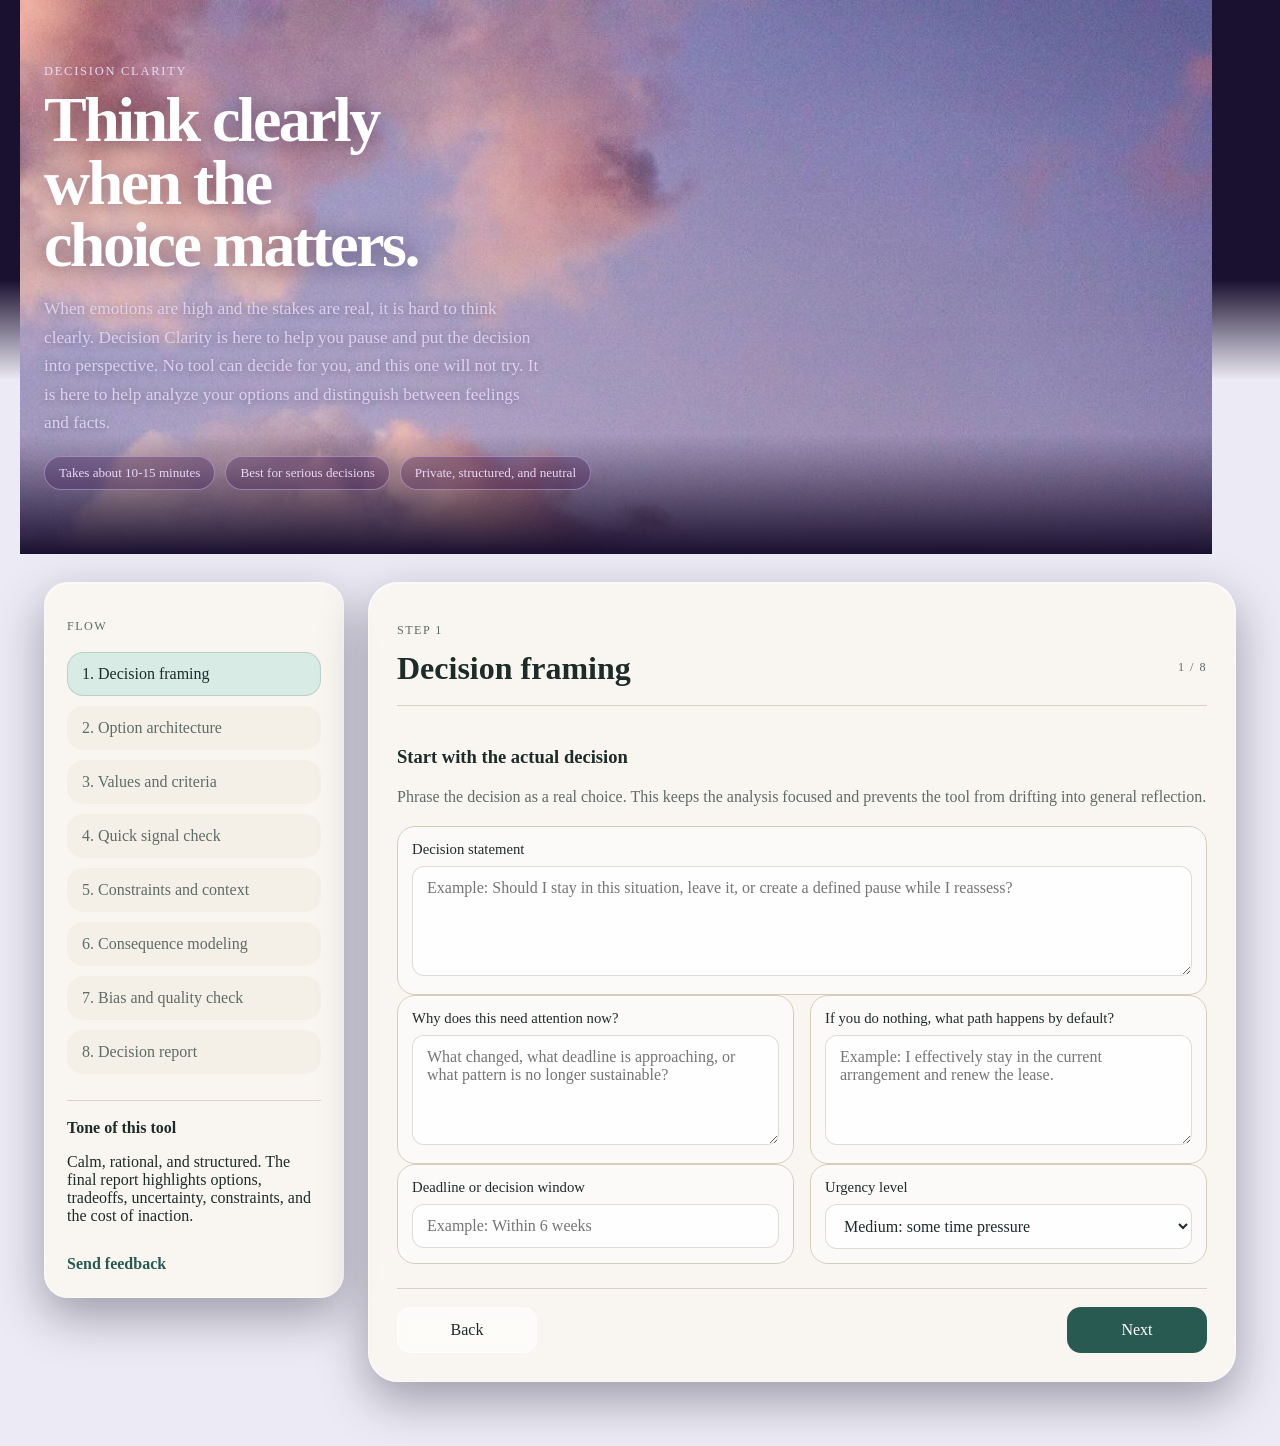
==== index.html @ 3e77dfa9 "Add files via upload" ====
<!DOCTYPE html>
<html lang="en">
  <head>
    <meta charset="UTF-8" />
    <meta name="viewport" content="width=device-width, initial-scale=1.0" />
    <title>Decision Clarity</title>
    <style>
:root {
  --bg: #f4efe5;
  --panel: #fbf8f2;
  --panel-strong: #f0e6d5;
  --ink: #1d2b29;
  --muted: #5e6b67;
  --accent: #295a52;
  --accent-soft: #d9ebe5;
  --border: #d6ccbc;
  --danger: #8c4b3f;
  --warning: #9a6a1c;
  --success: #35603e;
  --shadow: 0 18px 40px rgba(29, 43, 41, 0.08);
}

* {
  box-sizing: border-box;
}

body {
  margin: 0;
  font-family: Georgia, "Times New Roman", serif;
  color: var(--ink);
  background: linear-gradient(180deg, #1a1030 0px, #1a1030 280px, #eceaf4 380px, #eceaf4 100%);
  min-height: 100vh;
}

button,
input,
textarea,
select {
  font: inherit;
}

.page-shell {
  max-width: 1240px;
  margin: 0 auto;
  padding: 48px 24px 64px;
}

.hero {
  max-width: 100%;
  margin: -48px -24px 28px;
  padding: 64px 24px 48px;
  background-image: url("[data-uri]");
  background-size: cover;
  background-position: center top;
  position: relative;
  overflow: hidden;
}

.hero::after {
  content: "";
  position: absolute;
  bottom: 0;
  left: 0;
  right: 0;
  height: 120px;
  background: linear-gradient(to bottom, transparent, #1a1030);
  pointer-events: none;
}

.hero-inner {
  max-width: 760px;
  position: relative;
  z-index: 1;
}

.eyebrow {
  margin: 0 0 10px;
  text-transform: uppercase;
  letter-spacing: 0.14em;
  font-size: 0.78rem;
  color: #e8d8f8;
}

.hero h1 {
  margin: 0;
  font-size: clamp(2.4rem, 5vw, 4.2rem);
  line-height: 0.98;
  letter-spacing: -0.04em;
  max-width: 12ch;
  color: #ffffff;
  text-shadow: 0 2px 24px rgba(30, 10, 50, 0.5);
}

.hero-copy {
  margin: 18px 0 0;
  max-width: 58ch;
  color: #ddd0f0;
  font-size: 1.08rem;
  line-height: 1.65;
  text-shadow: 0 1px 8px rgba(30, 10, 50, 0.4);
}

.hero-fit {
  display: flex;
  flex-wrap: wrap;
  gap: 10px;
  margin-top: 18px;
  padding: 0;
  list-style: none;
}

.hero-fit li {
  border: 1px solid rgba(220, 190, 255, 0.45);
  border-radius: 999px;
  padding: 8px 14px;
  background: rgba(60, 20, 80, 0.3);
  backdrop-filter: blur(4px);
  color: #e8d8f8;
  font-size: 0.82rem;
}

.app-card {
  display: grid;
  grid-template-columns: 300px minmax(0, 1fr);
  gap: 24px;
  align-items: start;
}

.progress-panel,
.content-panel {
  background: rgba(251, 248, 242, 0.88);
  border: 1px solid rgba(255, 255, 255, 0.35);
  box-shadow: 0 18px 48px rgba(10, 10, 30, 0.35), inset 0 1px 0 rgba(255,255,255,0.6);
  backdrop-filter: blur(12px);
}

.progress-panel {
  position: sticky;
  top: 24px;
  border-radius: 24px;
  padding: 24px 22px;
}

.progress-label,
.step-kicker,
.step-count,
.section-kicker {
  text-transform: uppercase;
  letter-spacing: 0.12em;
  font-size: 0.76rem;
  color: var(--muted);
}

.step-list {
  list-style: none;
  padding: 0;
  margin: 18px 0 26px;
  display: grid;
  gap: 10px;
}

.step-list li {
  border: 1px solid transparent;
  border-radius: 16px;
  padding: 12px 14px;
  background: rgba(240, 230, 213, 0.4);
  color: var(--muted);
  cursor: pointer;
  transition: background 120ms ease, border-color 120ms ease, transform 120ms ease;
}

.step-list li:hover {
  transform: translateY(-1px);
  border-color: rgba(41, 90, 82, 0.16);
}

.step-list li.active {
  border-color: rgba(41, 90, 82, 0.18);
  background: var(--accent-soft);
  color: var(--ink);
}

.step-list li.completed {
  color: var(--ink);
}

.panel-note {
  padding-top: 18px;
  border-top: 1px solid rgba(214, 204, 188, 0.8);
}

.note-title {
  margin: 0 0 8px;
  font-weight: bold;
}

.panel-note p:last-child {
  margin: 0;
  color: var(--muted);
  line-height: 1.6;
}

.feedback-link {
  display: inline-block;
  margin-top: 14px;
  color: var(--accent);
  font-weight: bold;
  text-decoration: none;
}

.feedback-link:hover {
  text-decoration: underline;
}

.content-panel {
  border-radius: 30px;
  padding: 28px;
}

.top-bar {
  display: flex;
  justify-content: space-between;
  gap: 16px;
  align-items: end;
  border-bottom: 1px solid rgba(214, 204, 188, 0.9);
  padding-bottom: 18px;
}

.top-bar h2 {
  margin: 8px 0 0;
  font-size: 2rem;
}

.step-content {
  padding: 28px 0 20px;
}

.form-block + .form-block,
.stack + .stack,
.report-section + .report-section,
.summary-grid + .summary-grid {
  margin-top: 20px;
}

.form-block h3,
.report-section h3,
.summary-card h3 {
  margin: 0 0 8px;
  font-size: 1.16rem;
}

.form-block p,
.helper,
.field-note,
.report-section p,
.summary-card p,
.list-note,
.empty-state {
  color: var(--muted);
  line-height: 1.6;
}

.field-grid {
  display: grid;
  grid-template-columns: repeat(2, minmax(0, 1fr));
  gap: 16px;
}

.field-grid.single {
  grid-template-columns: 1fr;
}

.field,
.option-card,
.criterion-card,
.signal-card,
.constraint-card,
.summary-card,
.report-card,
.report-section,
.score-card {
  border: 1px solid var(--border);
  border-radius: 18px;
  background: rgba(255, 255, 255, 0.52);
}

.field {
  padding: 14px;
}

.field.selected {
  border-color: rgba(41, 90, 82, 0.42);
  background: rgba(217, 235, 229, 0.45);
}

.field label,
.form-label {
  display: block;
  font-size: 0.92rem;
  margin-bottom: 8px;
}

.option-title {
  font-size: 1.05rem;
  line-height: 1.4;
  margin-top: 4px;
}

.field input,
.field textarea,
.field select {
  width: 100%;
  border: 1px solid rgba(122, 116, 104, 0.25);
  border-radius: 12px;
  padding: 12px 14px;
  background: rgba(255, 255, 255, 0.9);
  color: var(--ink);
}

.field textarea {
  min-height: 110px;
  resize: vertical;
}

.chip-row,
.option-grid,
.criterion-grid,
.signal-grid,
.constraint-grid,
.summary-grid,
.score-grid {
  display: grid;
  gap: 14px;
}

.chip-row {
  grid-template-columns: repeat(auto-fit, minmax(140px, max-content));
}

.chip {
  display: inline-flex;
  align-items: center;
  border-radius: 999px;
  border: 1px solid rgba(41, 90, 82, 0.22);
  padding: 8px 12px;
  background: rgba(41, 90, 82, 0.07);
  color: var(--ink);
  font-size: 0.95rem;
}

.option-grid,
.criterion-grid,
.signal-grid,
.constraint-grid,
.summary-grid,
.score-grid {
  grid-template-columns: repeat(auto-fit, minmax(240px, 1fr));
}

.option-grid.rows,
.signal-grid.single-card {
  grid-template-columns: 1fr;
}

.option-card,
.criterion-card,
.signal-card,
.constraint-card,
.summary-card,
.report-card,
.score-card {
  padding: 16px;
}

.option-card.row {
  display: grid;
  grid-template-columns: 240px minmax(0, 1fr);
  gap: 14px;
  align-items: stretch;
}

.form-block.spacious {
  padding: 12px 0 4px;
}

.option-card.selected,
.criterion-card.selected,
.signal-card.selected,
.constraint-card.selected {
  border-color: rgba(41, 90, 82, 0.42);
  background: rgba(217, 235, 229, 0.45);
}

.card-header {
  display: flex;
  justify-content: space-between;
  gap: 12px;
  align-items: start;
}

.card-header h4,
.card-header h3 {
  margin: 0;
  font-size: 1.05rem;
}

.card-header p {
  margin: 4px 0 0;
}

.pill {
  white-space: nowrap;
  font-size: 0.72rem;
  text-transform: uppercase;
  letter-spacing: 0.12em;
  color: var(--muted);
  border: 1px solid rgba(122, 116, 104, 0.25);
  border-radius: 999px;
  padding: 7px 10px;
}

.toggle-row,
.inline-selects {
  display: flex;
  gap: 10px;
  flex-wrap: wrap;
  margin-top: 14px;
}

.toggle-button,
.choice-button {
  border: 1px solid rgba(41, 90, 82, 0.18);
  background: rgba(255, 255, 255, 0.85);
  color: var(--ink);
  border-radius: 12px;
  padding: 10px 12px;
  cursor: pointer;
}

.toggle-button.active,
.choice-button.active {
  background: var(--accent-soft);
  border-color: rgba(41, 90, 82, 0.42);
}

.criterion-picker {
  display: grid;
  grid-template-columns: repeat(auto-fit, minmax(220px, 1fr));
  gap: 12px;
}

.criterion-check {
  display: flex;
  align-items: start;
  gap: 10px;
  padding: 14px;
  border: 1px solid var(--border);
  border-radius: 16px;
  background: rgba(255, 255, 255, 0.62);
}

.criterion-check input {
  margin-top: 4px;
}

.criterion-check strong {
  display: block;
  margin-bottom: 4px;
}

.criterion-check.selected {
  border-color: rgba(41, 90, 82, 0.42);
  background: rgba(217, 235, 229, 0.45);
}

.criterion-stages {
  display: flex;
  gap: 10px;
  flex-wrap: wrap;
  margin-bottom: 16px;
}

.choice-button {
  width: 100%;
  text-align: left;
}

.card-footer,
.score-line {
  margin-top: 14px;
  color: var(--muted);
  font-size: 0.95rem;
}

.prompt-progress {
  display: flex;
  justify-content: space-between;
  align-items: center;
  gap: 12px;
  margin-bottom: 14px;
}

.mini-dots {
  display: inline-flex;
  gap: 8px;
}

.mini-dot {
  width: 11px;
  height: 11px;
  border-radius: 999px;
  background: rgba(122, 116, 104, 0.22);
}

.mini-dot.active {
  background: var(--accent);
}

.mini-dot.done {
  background: rgba(41, 90, 82, 0.45);
}

.badge {
  display: inline-block;
  padding: 6px 10px;
  border-radius: 999px;
  font-size: 0.78rem;
  text-transform: uppercase;
  letter-spacing: 0.08em;
  background: rgba(41, 90, 82, 0.09);
  color: var(--ink);
}

.badge.warning {
  background: rgba(154, 106, 28, 0.12);
  color: var(--warning);
}

.badge.danger {
  background: rgba(140, 75, 63, 0.12);
  color: var(--danger);
}

.badge.success {
  background: rgba(53, 96, 62, 0.12);
  color: var(--success);
}

.actions {
  display: flex;
  justify-content: space-between;
  gap: 12px;
  padding-top: 18px;
  border-top: 1px solid rgba(214, 204, 188, 0.9);
}

.primary-button,
.secondary-button {
  min-width: 140px;
  padding: 13px 18px;
  border-radius: 14px;
  cursor: pointer;
  border: 1px solid rgba(255, 255, 255, 0.28);
}

.primary-button {
  background: var(--accent);
  color: #fff;
  border-color: rgba(41, 90, 82, 0.5);
}

.secondary-button {
  background: rgba(255, 255, 255, 0.6);
  color: var(--ink);
  border-color: rgba(255, 255, 255, 0.35);
  backdrop-filter: blur(6px);
}

.report-card {
  background: rgba(255, 255, 255, 0.68);
}

.readiness-card {
  border-color: rgba(154, 106, 28, 0.32);
  background: rgba(154, 106, 28, 0.08);
}

.report-section {
  padding: 18px;
}

.report-list,
.plain-list {
  margin: 12px 0 0;
  padding-left: 18px;
  color: var(--muted);
}

.report-list li + li,
.plain-list li + li {
  margin-top: 8px;
}

.score-card strong,
.summary-card strong {
  display: block;
  font-size: 1.85rem;
  line-height: 1;
  margin-bottom: 10px;
}

.report-intro {
  font-size: 1.1rem;
  line-height: 1.7;
}

@media (max-width: 980px) {
  .app-card {
    grid-template-columns: 1fr;
  }

  .progress-panel {
    position: static;
  }
}

@media (max-width: 720px) {
  .page-shell {
    padding: 28px 16px 36px;
  }

  .content-panel,
  .progress-panel {
    padding: 20px;
    border-radius: 22px;
  }

  .field-grid {
    grid-template-columns: 1fr;
  }

  .top-bar {
    flex-direction: column;
    align-items: start;
  }

  .actions {
    flex-direction: column-reverse;
  }

  .option-card.row {
    grid-template-columns: 1fr;
  }

  .primary-button,
  .secondary-button {
    width: 100%;
  }
}

@media print {
  .hero,
  .progress-panel,
  .top-bar,
  .actions,
  .no-print {
    display: none !important;
  }

  body {
    background: white;
  }

  .app-card {
    grid-template-columns: 1fr;
  }

  .content-panel {
    border: none;
    box-shadow: none;
    padding: 0;
  }

  .report-card {
    background: white;
  }

  .score-grid {
    grid-template-columns: 1fr;
  }
}
    </style>
  </head>
  <body>
    <div class="page-shell">
      <header class="hero">
        <div class="hero-inner">
          <p class="eyebrow">Decision Clarity</p>
          <h1>Think clearly when the choice matters.</h1>
          <p class="hero-copy">
            When emotions are high and the stakes are real, it is hard to think
            clearly. Decision Clarity is here to help you pause and put the
            decision into perspective. No tool can decide for you, and this one
            will not try. It is here to help analyze your options and distinguish
            between feelings and facts.
          </p>
          <ul class="hero-fit" aria-label="Best fit">
            <li>Takes about 10-15 minutes</li>
            <li>Best for serious decisions</li>
            <li>Private, structured, and neutral</li>
          </ul>
        </div>
      </header>

      <main class="app-card">
        <aside class="progress-panel">
          <p class="progress-label">Flow</p>
          <ol id="step-list" class="step-list"></ol>
          <div class="panel-note">
            <p class="note-title">Tone of this tool</p>
            <p>
              Calm, rational, and structured. The final report highlights
              options, tradeoffs, uncertainty, constraints, and the cost of
              inaction.
            </p>
            <a class="feedback-link" href="mailto:ADD-YOUR-NEW-EMAIL-HERE?subject=Decision%20Clarity%20feedback">Send feedback</a>
          </div>
        </aside>

        <section class="content-panel">
          <div class="top-bar">
            <div>
              <p class="step-kicker" id="step-kicker">Step 1</p>
              <h2 id="step-title">Decision framing</h2>
            </div>
            <p class="step-count" id="step-count">1 / 8</p>
          </div>

          <div id="step-content" class="step-content"></div>

          <div class="actions">
            <button id="back-button" class="secondary-button" type="button">
              Back
            </button>
            <button id="next-button" class="primary-button" type="button">
              Next
            </button>
          </div>
        </section>
      </main>
    </div>

    <script>
const steps = [
  { id: "framing", title: "Decision framing" },
  { id: "options", title: "Option architecture" },
  { id: "values", title: "Values and criteria" },
  { id: "evidence", title: "Quick signal check" },
  { id: "constraints", title: "Constraints and context" },
  { id: "consequences", title: "Consequence modeling" },
  { id: "bias", title: "Bias and quality check" },
  { id: "report", title: "Decision report" },
];

const criteriaLibrary = [
  { id: "self-direction-thought", label: "Independent thinking", category: "openness" },
  { id: "self-direction-action", label: "Freedom of action", category: "openness" },
  { id: "stimulation", label: "Novelty and change", category: "openness" },
  { id: "hedonism", label: "Pleasure and enjoyment", category: "openness" },
  { id: "achievement", label: "Achievement", category: "self-enhancement" },
  { id: "power-dominance", label: "Influence over people", category: "self-enhancement" },
  { id: "power-resources", label: "Control of resources", category: "self-enhancement" },
  { id: "face", label: "Dignity and public image", category: "self-enhancement" },
  { id: "security-personal", label: "Personal safety", category: "conservation" },
  { id: "security-societal", label: "Stability and order", category: "conservation" },
  { id: "tradition", label: "Tradition", category: "conservation" },
  { id: "conformity-rules", label: "Following rules and obligations", category: "conservation" },
  { id: "conformity-interpersonal", label: "Avoiding harm to others", category: "conservation" },
  { id: "humility", label: "Humility", category: "conservation" },
  { id: "benevolence-caring", label: "Caring for close others", category: "self-transcendence" },
  { id: "benevolence-dependability", label: "Showing your true self", category: "relational extension" },
  { id: "universalism-concern", label: "Justice and equality", category: "self-transcendence" },
  { id: "respect-extension", label: "Respect", category: "relational extension" },
  { id: "universalism-tolerance", label: "Not having to tone yourself down", category: "relational extension" },
  { id: "love-extension", label: "Love", category: "relational extension" },
  { id: "health-extension", label: "Health and wellbeing", category: "practical extension" },
];

const evidencePrompts = [
  {
    id: "default-path",
    title: "Default path",
    prompt: "When you imagine staying on the current or default path, your first reaction is:",
    choices: [
      { value: "steady", label: "Steady or relieving", tone: 2 },
      { value: "mixed", label: "Mixed or uncertain", tone: 0 },
      { value: "heavy", label: "Heavy or resistant", tone: -1 },
      { value: "dread", label: "Dread, tension, or shutdown", tone: -2 },
    ],
  },
  {
    id: "change-path",
    title: "Change path",
    prompt: "When you imagine making a meaningful change, your first reaction is:",
    choices: [
      { value: "clear", label: "Clear or quietly right", tone: 2 },
      { value: "possible", label: "Possible, but uncomfortable", tone: 1 },
      { value: "foggy", label: "Foggy or confusing", tone: -1 },
      { value: "impossible", label: "Impossible, terrifying, or paralyzing", tone: -2 },
    ],
  },
  {
    id: "threatened",
    title: "Threat check",
    prompt: "How true is this right now: I feel threatened, unsafe, or seriously destabilized in this situation.",
    choices: [
      { value: "not-true", label: "Not true", tone: 1 },
      { value: "slightly", label: "Slightly true", tone: 0 },
      { value: "often", label: "Often true", tone: -1 },
      { value: "strongly", label: "Strongly true", tone: -2 },
    ],
  },
  {
    id: "escalation",
    title: "Escalation check",
    prompt: "How likely does it feel that the problem will escalate if nothing changes?",
    choices: [
      { value: "unlikely", label: "Unlikely", tone: 1 },
      { value: "possible", label: "Possible", tone: 0 },
      { value: "likely", label: "Likely", tone: -1 },
      { value: "very-likely", label: "Very likely", tone: -2 },
    ],
  },
  {
    id: "support-system",
    title: "Support system",
    prompt: "If you had to act on this decision, how much support do you realistically have?",
    choices: [
      { value: "strong", label: "Strong support", tone: 2 },
      { value: "some", label: "Some support", tone: 1 },
      { value: "limited", label: "Very limited support", tone: -1 },
      { value: "none", label: "Almost no support", tone: -2 },
    ],
  },
  {
    id: "facts",
    title: "Facts check",
    prompt: "How clear are the facts behind this decision?",
    choices: [
      { value: "clear", label: "Mostly clear", tone: 2 },
      { value: "partial", label: "Partly clear, partly uncertain", tone: 0 },
      { value: "foggy", label: "Quite foggy", tone: -1 },
      { value: "unknown", label: "I know less than I want to admit", tone: -2 },
    ],
  },
  {
    id: "avoidance",
    title: "Avoidance check",
    prompt: "Which feels closest right now?",
    choices: [
      { value: "facing", label: "I am facing the tradeoffs directly", tone: 1 },
      { value: "partial", label: "I am facing some of it, but not all", tone: 0 },
      { value: "delay", label: "I may be avoiding a hard truth", tone: -1 },
      { value: "relief", label: "I mostly want relief, not clarity", tone: -2 },
    ],
  },
  {
    id: "energy-cost",
    title: "Energy cost",
    prompt: "How much daily energy is this situation currently costing you?",
    choices: [
      { value: "low", label: "Very little", tone: 2 },
      { value: "some", label: "Some, but manageable", tone: 0 },
      { value: "high", label: "A lot", tone: -1 },
      { value: "extreme", label: "An overwhelming amount", tone: -2 },
    ],
  },
  {
    id: "future-self",
    title: "Future self",
    prompt: "Which feels closer to the truth: if I do nothing, my future self will probably...",
    choices: [
      { value: "thankful", label: "Be thankful I stayed patient", tone: 2 },
      { value: "unsure", label: "Feel mixed", tone: 0 },
      { value: "regret", label: "Regret not acting sooner", tone: -1 },
      { value: "deep-regret", label: "Strongly regret staying passive", tone: -2 },
    ],
  },
  {
    id: "agency",
    title: "Agency",
    prompt: "How much power do you feel you actually have to influence the situation?",
    choices: [
      { value: "high", label: "A lot", tone: 2 },
      { value: "some", label: "Some", tone: 0 },
      { value: "low", label: "Very little", tone: -1 },
      { value: "none", label: "Almost none", tone: -2 },
    ],
  },
  {
    id: "repeat-pattern",
    title: "Repeat pattern",
    prompt: "Does this feel like a one-time problem or a repeated pattern?",
    choices: [
      { value: "one-time", label: "Mostly one-time", tone: 2 },
      { value: "unclear", label: "I am not sure", tone: 0 },
      { value: "repeated", label: "A repeated pattern", tone: -1 },
      { value: "chronic", label: "A chronic pattern", tone: -2 },
    ],
  },
  {
    id: "outside-pressure",
    title: "Outside pressure",
    prompt: "How much is outside pressure shaping this decision?",
    choices: [
      { value: "little", label: "Very little", tone: 1 },
      { value: "some", label: "Some", tone: 0 },
      { value: "strong", label: "A lot", tone: -1 },
      { value: "dominant", label: "It feels dominant", tone: -2 },
    ],
  },
  {
    id: "best-self",
    title: "Best self",
    prompt: "Which path feels more likely to let you become more like your best self?",
    choices: [
      { value: "default", label: "Staying on the default path", tone: 1 },
      { value: "unclear", label: "I cannot tell yet", tone: 0 },
      { value: "change", label: "Making the change", tone: 1 },
      { value: "neither", label: "Right now, neither path feels good", tone: -1 },
    ],
  },
  {
    id: "support-if-change",
    title: "Support for change",
    prompt: "If you made the change, how supported would you realistically be?",
    choices: [
      { value: "well-supported", label: "Well supported", tone: 2 },
      { value: "partly-supported", label: "Partly supported", tone: 0 },
      { value: "barely-supported", label: "Barely supported", tone: -1 },
      { value: "unsupported", label: "Almost unsupported", tone: -2 },
    ],
  },
  {
    id: "recovery",
    title: "Recovery",
    prompt: "When something difficult happens in this situation, how quickly do things usually recover?",
    choices: [
      { value: "quick", label: "Fairly quickly", tone: 2 },
      { value: "slow", label: "Slowly", tone: 0 },
      { value: "barely", label: "Barely", tone: -1 },
      { value: "never", label: "It does not really recover", tone: -2 },
    ],
  },
];

const constraintLibrary = [
  { id: "money", label: "Financial dependence", weight: 2 },
  { id: "housing", label: "Shared housing or location lock-in", weight: 2 },
  { id: "children", label: "Children or dependents involved", weight: 3 },
  { id: "work", label: "Shared work, business, or team dependencies", weight: 2 },
  { id: "contract", label: "Contractual or legal timing pressure", weight: 2 },
  { id: "health", label: "Health or caregiving responsibilities", weight: 2 },
  { id: "support", label: "Very limited external support", weight: 1 },
  { id: "safety", label: "Safety concerns or high vulnerability", weight: 3 },
];

function createInitialState() {
  return {
    currentStep: 0,
    evidenceIndex: 0,
    valueStage: "select",
    showReadiness: false,
    framing: {
      statement: "",
      whyNow: "",
      deadline: "",
      urgency: "medium",
      defaultPath: "",
    },
    options: [
      { id: "option-a", label: "Continue on the default path", description: "", type: "commit" },
      { id: "option-b", label: "Make the change", description: "", type: "exit" },
      { id: "option-c", label: "Postpone and gather more data", description: "", type: "delay" },
    ],
    values: criteriaLibrary.map((criterion) => ({
      ...criterion,
      selected: false,
      tier: "important",
    })),
    evidence: {},
    constraints: {},
    consequences: {},
    bias: {
      timelinePressure: "",
      triggerEvent: "",
      clarityState: "",
      outsideVoices: "",
      safeToRemain: "",
      escalation: "",
    },
  };
}

const STORAGE_KEY = "decision-clarity-v1";

function saveState() {
  try { localStorage.setItem(STORAGE_KEY, JSON.stringify(state)); } catch(e) {}
}

function loadState() {
  try {
    const saved = localStorage.getItem(STORAGE_KEY);
    if (!saved) return createInitialState();
    const parsed = JSON.parse(saved);
    const fresh = createInitialState();
    return {
      ...fresh, ...parsed,
      framing: { ...fresh.framing, ...(parsed.framing || {}) },
      bias: { ...fresh.bias, ...(parsed.bias || {}) },
      options: parsed.options || fresh.options,
      values: parsed.values || fresh.values,
      evidence: parsed.evidence || {},
      constraints: parsed.constraints || {},
      consequences: parsed.consequences || {},
    };
  } catch(e) { return createInitialState(); }
}

let state = loadState();

function getEvidencePrompts() {
  const prompts = [...evidencePrompts];
  const selectedValues = state.values
    .filter((c) => c.selected)
    .sort((a, b) => tierWeight(b.tier) - tierWeight(a.tier));

  if (!selectedValues.length) return prompts;

  const topValue = selectedValues[0]?.label || "your most important value";
  const secondValue = selectedValues[1]?.label || "what matters most to you";
  const defaultPathText = state.options[0]?.description?.trim() || state.framing.defaultPath?.trim() || "continuing on the default path";
  const changePathText = state.options[1]?.description?.trim() || "making the change";
  const postponeText = state.options[2]?.description?.trim() || "postponing and gathering more data";

  prompts.push(
    {
      id: "value-default",
      title: "Value check: default path",
      prompt: `When you imagine ${defaultPathText}, how aligned does that feel with your need for ${topValue}?`,
      choices: [
        { value: "very-aligned", label: "Very aligned", tone: 2 },
        { value: "partly-aligned", label: "Partly aligned", tone: 1 },
        { value: "weakly-aligned", label: "Weakly aligned", tone: -1 },
        { value: "not-aligned", label: "Not aligned at all", tone: -2 },
      ],
    },
    {
      id: "value-change",
      title: "Value check: change path",
      prompt: `When you imagine ${changePathText}, how aligned does that feel with your need for ${topValue}?`,
      choices: [
        { value: "very-aligned", label: "Very aligned", tone: 2 },
        { value: "partly-aligned", label: "Partly aligned", tone: 1 },
        { value: "weakly-aligned", label: "Weakly aligned", tone: -1 },
        { value: "not-aligned", label: "Not aligned at all", tone: -2 },
      ],
    },
    {
      id: "value-postpone",
      title: "Value check: postpone path",
      prompt: `If you choose ${postponeText}, does that protect or postpone your need for ${secondValue}?`,
      choices: [
        { value: "protects", label: "It protects it for now", tone: 1 },
        { value: "mixed", label: "It is mixed", tone: 0 },
        { value: "delays", label: "It mostly delays it", tone: -1 },
        { value: "undermines", label: "It undermines it", tone: -2 },
      ],
    },
    {
      id: "default-why",
      title: "Default path motive",
      prompt: `If you continue with ${defaultPathText}, what feels like the main reason?`,
      choices: [
        { value: "true-fit", label: "It truly fits what matters to me", tone: 2 },
        { value: "mixed", label: "A mix of fit and convenience", tone: 0 },
        { value: "disruption", label: "Mainly to avoid disruption", tone: -1 },
        { value: "fear", label: "Mostly because of fear or pressure", tone: -2 },
      ],
    },
    {
      id: "change-tradeoff",
      title: "Change path tradeoff",
      prompt: `If you choose ${changePathText}, what feels most true?`,
      choices: [
        { value: "hard-right", label: "Hard, but closer to what matters", tone: 2 },
        { value: "unclear", label: "The tradeoff is still unclear", tone: 0 },
        { value: "too-costly", label: "It may cost more than it gives", tone: -1 },
        { value: "escape", label: "It may be more escape than direction", tone: -2 },
      ],
    },
    {
      id: "postpone-honesty",
      title: "Postpone honesty check",
      prompt: `If you choose ${postponeText}, are you likely to gain real information or mostly delay discomfort?`,
      choices: [
        { value: "real-data", label: "Gain real information", tone: 2 },
        { value: "some-data", label: "Some information, some delay", tone: 0 },
        { value: "mostly-delay", label: "Mostly delay", tone: -1 },
        { value: "avoidance", label: "Mainly avoidance", tone: -2 },
      ],
    },
  );

  return prompts;
}

const stepList = document.getElementById("step-list");
const stepKicker = document.getElementById("step-kicker");
const stepTitle = document.getElementById("step-title");
const stepCount = document.getElementById("step-count");
const stepContent = document.getElementById("step-content");
const backButton = document.getElementById("back-button");
const nextButton = document.getElementById("next-button");

function renderStepList() {
  stepList.innerHTML = "";
  steps.forEach((step, index) => {
    const li = document.createElement("li");
    li.textContent = `${index + 1}. ${step.title}`;
    li.addEventListener("click", () => {
      state.currentStep = index;
      state.showReadiness = false;
      render();
    });
    if (index === state.currentStep) li.classList.add("active");
    else if (index < state.currentStep) li.classList.add("completed");
    stepList.appendChild(li);
  });
}

function render() {
  saveState();
  const step = steps[state.currentStep];
  stepKicker.textContent = `Step ${state.currentStep + 1}`;
  stepTitle.textContent = step.title;
  stepCount.textContent = `${state.currentStep + 1} / ${steps.length}`;
  renderStepList();
  backButton.disabled = state.currentStep === 0;
  nextButton.textContent = state.currentStep === steps.length - 1 ? "Start over" : "Next";

  if (step.id === "framing") renderFraming();
  if (step.id === "options") renderOptions();
  if (step.id === "values") renderValues();
  if (step.id === "evidence") renderEvidence();
  if (step.id === "constraints") renderConstraints();
  if (step.id === "consequences") renderConsequences();
  if (step.id === "bias") renderBias();
  if (step.id === "report") renderReport();
}

function renderSelectOptions(options, currentValue) {
  return options
    .map(([value, label]) => `<option value="${value}" ${value === currentValue ? "selected" : ""}>${label}</option>`)
    .join("");
}

function getAnsweredEvidenceCount() {
  return getEvidencePrompts().filter((prompt) => state.evidence[prompt.id]).length;
}

function getScoredOptionCount() {
  return state.options.filter((option) => {
    const consequence = normalizedConsequence(option.id);
    return ["friction", "valuesFit", "upside", "risk", "reversibility"]
      .filter((metric) => numericMetric(consequence[metric], null) !== null)
      .length >= 3;
  }).length;
}

function getReportReadinessIssues() {
  const issues = [];
  if (!state.framing.statement.trim()) issues.push("Add a clear decision statement.");
  if (state.values.filter((item) => item.selected).length < 2) issues.push("Select at least two values or criteria.");
  if (getAnsweredEvidenceCount() < 4) issues.push("Answer at least four signal-check questions.");
  if (getScoredOptionCount() < 2) issues.push("Score at least two options on three or more dimensions.");
  return issues;
}

function renderReadinessNotice() {
  const issues = getReportReadinessIssues();
  if (!issues.length) return "";
  return `
    <div class="report-section readiness-card">
      <p class="section-kicker">Before the report</p>
      <h3>Tighten these inputs first</h3>
      <p>The report will be more useful after the core pieces are filled in.</p>
      <ul class="report-list">
        ${issues.map((issue) => `<li>${escapeHtml(issue)}</li>`).join("")}
      </ul>
    </div>
  `;
}

function capitalize(value) {
  return value.charAt(0).toUpperCase() + value.slice(1);
}

function escapeHtml(value) {
  return String(value || "")
    .replaceAll("&", "&amp;")
    .replaceAll("<", "&lt;")
    .replaceAll(">", "&gt;")
    .replaceAll('"', "&quot;");
}

function renderFraming() {
  stepContent.innerHTML = `
    <div class="form-block spacious">
      <h3>Start with the actual decision</h3>
      <p class="helper">Phrase the decision as a real choice. This keeps the analysis focused and prevents the tool from drifting into general reflection.</p>
      <div class="field-grid single">
        <div class="field">
          <label for="decision-statement">Decision statement</label>
          <textarea id="decision-statement" placeholder="Example: Should I stay in this situation, leave it, or create a defined pause while I reassess?">${escapeHtml(state.framing.statement)}</textarea>
        </div>
      </div>
      <div class="field-grid">
        <div class="field">
          <label for="decision-why">Why does this need attention now?</label>
          <textarea id="decision-why" placeholder="What changed, what deadline is approaching, or what pattern is no longer sustainable?">${escapeHtml(state.framing.whyNow)}</textarea>
        </div>
        <div class="field">
          <label for="decision-default">If you do nothing, what path happens by default?</label>
          <textarea id="decision-default" placeholder="Example: I effectively stay in the current arrangement and renew the lease.">${escapeHtml(state.framing.defaultPath)}</textarea>
        </div>
      </div>
      <div class="field-grid">
        <div class="field">
          <label for="decision-deadline">Deadline or decision window</label>
          <input id="decision-deadline" type="text" placeholder="Example: Within 6 weeks" value="${escapeHtml(state.framing.deadline)}" />
        </div>
        <div class="field">
          <label for="decision-urgency">Urgency level</label>
          <select id="decision-urgency">
            ${renderSelectOptions(
              [
                ["low", "Low: more open-ended"],
                ["medium", "Medium: some time pressure"],
                ["high", "High: concrete deadline or strong pressure"],
              ],
              state.framing.urgency,
            )}
          </select>
        </div>
      </div>
    </div>
  `;
  bindFraming();
}

function renderOptions() {
  stepContent.innerHTML = `
    <div class="form-block">
      <h3>Compare the three core paths</h3>
      <p class="helper">This tool keeps the option structure simple. Write what each of the three paths would actually mean in your case.</p>
      <div class="option-grid rows">
        ${state.options.map((option, index) => renderOptionCard(option, index)).join("")}
      </div>
    </div>
  `;
  bindOptions();
}

function renderOptionCard(option, index) {
  return `
    <div class="option-card row">
      <div class="field">
        <div class="option-title">${escapeHtml(option.label)}</div>
      </div>
      <div class="field">
        <label for="option-description-${index}">What does this mean in your case?</label>
        <textarea id="option-description-${index}" data-index="${index}" data-key="description" placeholder="Describe what this path would actually look like for you.">${escapeHtml(option.description)}</textarea>
      </div>
    </div>
  `;
}

function renderValues() {
  const selectedValues = state.values.filter((c) => c.selected);
  stepContent.innerHTML = `
    <div class="form-block">
      <h3>Define what matters before you compare outcomes</h3>
      <p class="helper">This step works in two passes. First mark the values that truly matter. Then sort those values by importance.</p>
      <div class="criterion-stages">
        <button class="toggle-button ${state.valueStage === "select" ? "active" : ""}" data-value-stage="select" type="button">1. Select values</button>
        <button class="toggle-button ${state.valueStage === "rank" ? "active" : ""}" data-value-stage="rank" type="button">2. Sort by importance</button>
      </div>
      ${
        state.valueStage === "select"
          ? `
            <div class="form-block">
              <p class="helper">Tick every value that genuinely clicks. No need to prioritize yet — just recognize what matters.</p>
              <div class="criterion-picker">
                ${state.values.map(renderCriterionCheck).join("")}
              </div>
            </div>
          `
          : `
            <div class="form-block">
              <p class="helper">Now sort the selected values into tiers. Non-negotiables are what the decision cannot violate without real cost.</p>
              ${
                selectedValues.length
                  ? `<div class="criterion-grid">${selectedValues.map(renderCriterionCard).join("")}</div>`
                  : `<p class="empty-state">No values selected yet. Go back to the first pass and tick the ones that matter.</p>`
              }
            </div>
          `
      }
    </div>
  `;
  bindValues();
}

function renderCriterionCheck(criterion) {
  return `
    <label class="criterion-check ${criterion.selected ? "selected" : ""}">
      <input type="checkbox" data-action="select-criterion" data-criterion="${criterion.id}" ${criterion.selected ? "checked" : ""} />
      <span>
        <strong>${criterion.label}</strong>
        <span class="helper">${capitalize(criterion.category)}</span>
      </span>
    </label>
  `;
}

function renderCriterionCard(criterion) {
  return `
    <div class="criterion-card ${criterion.selected ? "selected" : ""}" data-criterion="${criterion.id}">
      <div class="card-header">
        <div>
          <h4>${criterion.label}</h4>
          <p>${capitalize(criterion.category)}</p>
        </div>
      </div>
      <div class="inline-selects">
        <select data-action="tier" data-criterion="${criterion.id}">
          ${renderSelectOptions(
            [
              ["non-negotiable", "Non-negotiable"],
              ["important", "Important"],
              ["nice-to-have", "Nice to have"],
            ],
            criterion.tier,
          )}
        </select>
      </div>
    </div>
  `;
}

function renderEvidence() {
  const prompts = getEvidencePrompts();
  if (state.evidenceIndex >= prompts.length) state.evidenceIndex = prompts.length - 1;
  const prompt = prompts[state.evidenceIndex];
  stepContent.innerHTML = `
    <div class="form-block">
      <h3>Quick signal check</h3>
      <p class="helper">These signal questions help separate emotional intensity from decision-relevant evidence. Answer what you can; imperfect answers are still useful.</p>
      <div class="signal-grid single-card">
        ${renderEvidencePrompt(prompt, state.evidenceIndex)}
      </div>
    </div>
  `;
  bindEvidence();
}

function renderEvidencePrompt(prompt, index) {
  const prompts = getEvidencePrompts();
  const current = state.evidence[prompt.id];
  return `
    <div class="signal-card">
      <div class="prompt-progress">
        <div>
          <p class="section-kicker">Question ${index + 1} of ${prompts.length}</p>
          <h4>${prompt.title}</h4>
        </div>
        <div class="mini-dots">
          ${prompts
            .map((item, dotIndex) => {
              let status = "";
              if (dotIndex === state.evidenceIndex) status = "active";
              if (state.evidence[item.id] && dotIndex !== state.evidenceIndex) status = "done";
              return `<span class="mini-dot ${status}"></span>`;
            })
            .join("")}
        </div>
      </div>
      <div class="card-header">
        <div>
          <p>${prompt.prompt}</p>
        </div>
      </div>
      <div class="stack">
        ${prompt.choices
          .map(
            (choice) => `
            <button class="choice-button ${current === choice.value ? "active" : ""}" data-prompt="${prompt.id}" data-choice="${choice.value}" type="button">
              ${choice.label}
            </button>
          `,
          )
          .join("")}
      </div>
      <div class="toggle-row">
        <button class="secondary-button" data-evidence-nav="back" type="button">Previous question</button>
        <button class="secondary-button" data-evidence-nav="next" type="button">Next question</button>
      </div>
    </div>
  `;
}

function renderConstraints() {
  stepContent.innerHTML = `
    <div class="form-block">
      <h3>Add the practical realities</h3>
      <p class="helper">Constraints do not decide the answer, but they shape transition cost, timing, and feasibility. Rate how hard each obstacle would be to handle.</p>
      <div class="constraint-grid">
        ${constraintLibrary.map(renderConstraintCard).join("")}
      </div>
    </div>
  `;
  bindConstraints();
}

function renderConstraintCard(constraint) {
  const current = state.constraints[constraint.id] || "";
  return `
    <div class="constraint-card ${current ? "selected" : ""}">
      <div class="card-header">
        <div>
          <h4>${constraint.label}</h4>
        </div>
      </div>
      <div class="field">
        <label for="constraint-${constraint.id}">Difficulty to handle</label>
        <select id="constraint-${constraint.id}" data-constraint-select="${constraint.id}">
          ${renderSelectOptions(
            [
              ["", "Not marked"],
              ["a", "Not an issue"],
              ["b", "Easily solved issue"],
              ["c", "It will create waves, but manageable"],
              ["d", "Hard obstacle to get over"],
              ["e", "Feels impossible to solve right now"],
            ],
            current,
          )}
        </select>
      </div>
    </div>
  `;
}

function renderConsequences() {
  stepContent.innerHTML = `
    <div class="form-block">
      <h3>Score each option</h3>
      <p class="helper">Score each option on a few clear dimensions. The app then compares least resistance, safety, long-term upside, and values fit.</p>
      ${state.options.map((option, index) => renderConsequenceCard(option, index)).join("")}
    </div>
  `;
  bindConsequences();
}

function renderConsequenceCard(option, index) {
  const value = state.consequences[option.id] || {
    short: "", medium: "", long: "", friction: "", valuesFit: "", upside: "", risk: "", reversibility: "",
  };
  return `
    <div class="report-section">
      <p class="section-kicker">Option ${index + 1}</p>
      <h3>${escapeHtml(option.label || `Option ${index + 1}`)}</h3>
      <div class="field-grid">
        <div class="field">
          <label for="consequence-friction-${index}">Short-term friction</label>
          <select id="consequence-friction-${index}" data-option="${option.id}" data-metric="friction">
            ${renderSelectOptions(metricScale("friction"), value.friction)}
          </select>
        </div>
        <div class="field">
          <label for="consequence-valuesFit-${index}">Fit with your values</label>
          <select id="consequence-valuesFit-${index}" data-option="${option.id}" data-metric="valuesFit">
            ${renderSelectOptions(metricScale("valuesFit"), value.valuesFit)}
          </select>
        </div>
      </div>
      <div class="field-grid">
        <div class="field">
          <label for="consequence-upside-${index}">Long-term upside</label>
          <select id="consequence-upside-${index}" data-option="${option.id}" data-metric="upside">
            ${renderSelectOptions(metricScale("upside"), value.upside)}
          </select>
        </div>
        <div class="field">
          <label for="consequence-risk-${index}">Risk / uncertainty</label>
          <select id="consequence-risk-${index}" data-option="${option.id}" data-metric="risk">
            ${renderSelectOptions(metricScale("risk"), value.risk)}
          </select>
        </div>
      </div>
      <div class="field-grid single">
        <div class="field">
          <label for="consequence-reversibility-${index}">Reversibility</label>
          <select id="consequence-reversibility-${index}" data-option="${option.id}" data-metric="reversibility">
            ${renderSelectOptions(metricScale("reversibility"), value.reversibility)}
          </select>
        </div>
      </div>
      <div class="field-grid">
        <div class="field">
          <label for="consequence-short-${index}">10 days</label>
          <textarea id="consequence-short-${index}" data-option="${option.id}" data-horizon="short" placeholder="What is the likely short-term outcome?">${escapeHtml(value.short)}</textarea>
        </div>
        <div class="field">
          <label for="consequence-medium-${index}">10 months</label>
          <textarea id="consequence-medium-${index}" data-option="${option.id}" data-horizon="medium" placeholder="What is the medium-term likely outcome?">${escapeHtml(value.medium)}</textarea>
        </div>
      </div>
      <div class="field-grid single">
        <div class="field">
          <label for="consequence-long-${index}">10 years</label>
          <textarea id="consequence-long-${index}" data-option="${option.id}" data-horizon="long" placeholder="What is the long-term likely outcome or tradeoff?">${escapeHtml(value.long)}</textarea>
        </div>
      </div>
    </div>
  `;
}

function renderBias() {
  stepContent.innerHTML = `
    <div class="form-block">
      <h3>Check the quality of the thinking process</h3>
      <p class="helper">This step checks whether pressure, fear, urgency, or other people's voices may be distorting the analysis.</p>
      <div class="field-grid">
        <div class="field ${state.bias.timelinePressure ? "selected" : ""}">
          <label for="bias-pressure">How pressured does the timing feel?</label>
          <select id="bias-pressure">
            ${renderSelectOptions(
              [
                ["", "Choose one"],
                ["steady", "I have enough time to think"],
                ["tight", "It feels tight, but still manageable"],
                ["urgent", "I feel pushed to decide quickly"],
                ["reactive", "I feel like I must decide right now"],
              ],
              state.bias.timelinePressure,
            )}
          </select>
        </div>
        <div class="field ${state.bias.triggerEvent ? "selected" : ""}">
          <label for="bias-trigger">What best describes the timing of this decision?</label>
          <select id="bias-trigger">
            ${renderSelectOptions(
              [
                ["", "Choose one"],
                ["slow-build", "This comes from a long pattern"],
                ["recent-event", "This follows a recent event or shock"],
                ["deadline", "This is mainly driven by an outside deadline"],
                ["mixed", "It is both a pattern and a recent trigger"],
              ],
              state.bias.triggerEvent,
            )}
          </select>
        </div>
      </div>
      <div class="field-grid">
        <div class="field ${state.bias.clarityState ? "selected" : ""}">
          <label for="bias-clarity">Right now, which feels most true?</label>
          <select id="bias-clarity">
            ${renderSelectOptions(
              [
                ["", "Choose one"],
                ["clear", "I have been thinking about this for a while"],
                ["foggy", "I feel emotionally foggy or overwhelmed"],
                ["split", "Part of me feels clear, part of me keeps doubting"],
                ["numb", "I feel numb, shut down, or detached"],
              ],
              state.bias.clarityState,
            )}
          </select>
        </div>
        <div class="field ${state.bias.outsideVoices ? "selected" : ""}">
          <label for="bias-voices">Whose voice is loudest in this decision?</label>
          <select id="bias-voices">
            ${renderSelectOptions(
              [
                ["", "Choose one"],
                ["mine", "Mostly my own judgment"],
                ["shared", "A mix of my own voice and others"],
                ["others", "Other people's expectations feel very loud"],
                ["fear", "Fear feels louder than anyone else"],
              ],
              state.bias.outsideVoices,
            )}
          </select>
        </div>
      </div>
      <div class="field-grid">
        <div class="field ${state.bias.safeToRemain ? "selected" : ""}">
          <label for="bias-safety">Do you feel safe to remain in the situation?</label>
          <select id="bias-safety">
            ${renderSelectOptions(
              [
                ["", "Choose one"],
                ["yes", "Yes, I feel basically safe"],
                ["mostly", "Mostly safe, but not fully settled"],
                ["unsure", "I am not sure"],
                ["no", "No, I do not feel safe staying"],
              ],
              state.bias.safeToRemain || "",
            )}
          </select>
        </div>
        <div class="field ${state.bias.escalation ? "selected" : ""}">
          <label for="bias-escalation">Does the pattern feel stable, improving, or escalating?</label>
          <select id="bias-escalation">
            ${renderSelectOptions(
              [
                ["", "Choose one"],
                ["stable", "It feels mostly stable"],
                ["improving", "It seems to be improving"],
                ["mixed", "It changes back and forth"],
                ["escalating", "It feels like it is escalating"],
              ],
              state.bias.escalation || "",
            )}
          </select>
        </div>
      </div>
      ${state.showReadiness ? renderReadinessNotice() : ""}
    </div>
  `;
  bindBias();
}

function renderReport() {
  const report = generateReport();
  stepContent.innerHTML = `
    <div class="report-card">
      <div class="report-section">
        <p class="section-kicker">Decision</p>
        <h3>${escapeHtml(report.title)}</h3>
        <p class="report-intro">${escapeHtml(report.intro)}</p>
      </div>
      <div class="report-section">
        <p class="section-kicker">What your answers suggest</p>
        <p>${escapeHtml(report.summary)}</p>
        <ul class="report-list">
          ${report.optionNames.map((name) => `<li>${escapeHtml(name)}</li>`).join("")}
        </ul>
      </div>
      <div class="report-section">
        <p class="section-kicker">Current strongest path</p>
        <h3>${escapeHtml(report.recommendation.title)}</h3>
        <p>${escapeHtml(report.recommendation.body)}</p>
      </div>
      <div class="report-section">
        <p class="section-kicker">Option snapshot</p>
        <div class="score-grid">
          ${report.optionSummaries.map(renderOptionSummary).join("")}
        </div>
      </div>
      <div class="report-section">
        <p class="section-kicker">Watch-outs</p>
        <ul class="report-list">
          ${report.watchouts.map((note) => `<li>${escapeHtml(note)}</li>`).join("")}
        </ul>
      </div>
      <div class="report-section no-print">
        <button class="primary-button" onclick="window.print()" type="button">Save as PDF / Print</button>
      </div>
    </div>
  `;
}

function renderOptionSummary(summary) {
  return `
    <div class="score-card">
      <h3>${escapeHtml(summary.label)}</h3>
      <div class="score-line"><span class="badge ${summary.fitBadge.kind}">${summary.fitBadge.label}</span></div>
      <ul class="plain-list">
        <li><strong>Values alignment:</strong> ${escapeHtml(summary.valuesLabel)}</li>
        <li><strong>Long-term gain:</strong> ${escapeHtml(summary.upsideLabel)}</li>
        <li><strong>Short-term friction:</strong> ${escapeHtml(summary.frictionLabel)}</li>
        <li><strong>10 days:</strong> ${escapeHtml(summary.short)}</li>
        <li><strong>10 months:</strong> ${escapeHtml(summary.medium)}</li>
        <li><strong>10 years:</strong> ${escapeHtml(summary.long)}</li>
      </ul>
    </div>
  `;
}

function bindFraming() {
  document.getElementById("decision-statement").addEventListener("input", (e) => { state.framing.statement = e.target.value; });
  document.getElementById("decision-why").addEventListener("input", (e) => { state.framing.whyNow = e.target.value; });
  document.getElementById("decision-default").addEventListener("input", (e) => { state.framing.defaultPath = e.target.value; });
  document.getElementById("decision-deadline").addEventListener("input", (e) => { state.framing.deadline = e.target.value; });
  document.getElementById("decision-urgency").addEventListener("change", (e) => { state.framing.urgency = e.target.value; });
}

function bindOptions() {
  stepContent.querySelectorAll("input[data-index], textarea[data-index], select[data-index]").forEach((el) => {
    el.addEventListener("input", handleOptionInput);
    el.addEventListener("change", handleOptionInput);
  });
}

function handleOptionInput(event) {
  const index = Number(event.target.dataset.index);
  const key = event.target.dataset.key;
  state.options[index][key] = event.target.value;
}

function bindValues() {
  stepContent.querySelectorAll("[data-value-stage]").forEach((button) => {
    button.addEventListener("click", () => {
      state.valueStage = button.dataset.valueStage;
      render();
    });
  });
  stepContent.querySelectorAll("[data-action='select-criterion']").forEach((input) => {
    input.addEventListener("change", (event) => {
      const criterion = state.values.find((item) => item.id === event.target.dataset.criterion);
      criterion.selected = event.target.checked;
      render();
    });
  });
  stepContent.querySelectorAll("select[data-action='tier']").forEach((select) => {
    select.addEventListener("change", (event) => {
      const criterion = state.values.find((item) => item.id === event.target.dataset.criterion);
      criterion.tier = event.target.value;
    });
  });
}

function bindEvidence() {
  const prompts = getEvidencePrompts();
  stepContent.querySelectorAll(".choice-button").forEach((button) => {
    button.addEventListener("click", () => {
      state.evidence[button.dataset.prompt] = button.dataset.choice;
      if (state.evidenceIndex < prompts.length - 1) state.evidenceIndex += 1;
      render();
    });
  });
  stepContent.querySelectorAll("[data-evidence-nav]").forEach((button) => {
    button.addEventListener("click", () => {
      if (button.dataset.evidenceNav === "back" && state.evidenceIndex > 0) state.evidenceIndex -= 1;
      if (button.dataset.evidenceNav === "next" && state.evidenceIndex < prompts.length - 1) state.evidenceIndex += 1;
      render();
    });
  });
}

function bindConstraints() {
  stepContent.querySelectorAll("[data-constraint-select]").forEach((select) => {
    select.addEventListener("change", (event) => {
      const key = event.target.dataset.constraintSelect;
      state.constraints[key] = event.target.value;
      render();
    });
  });
}

function bindConsequences() {
  stepContent.querySelectorAll("textarea[data-option]").forEach((textarea) => {
    textarea.addEventListener("input", (event) => {
      const optionId = event.target.dataset.option;
      const horizon = event.target.dataset.horizon;
      ensureConsequence(optionId);
      state.consequences[optionId][horizon] = event.target.value;
    });
  });
  stepContent.querySelectorAll("select[data-option][data-metric]").forEach((select) => {
    select.addEventListener("change", (event) => {
      const optionId = event.target.dataset.option;
      const metric = event.target.dataset.metric;
      ensureConsequence(optionId);
      state.consequences[optionId][metric] = event.target.value;
    });
  });
}

function bindBias() {
  document.getElementById("bias-pressure").addEventListener("change", (e) => { state.bias.timelinePressure = e.target.value; render(); });
  document.getElementById("bias-trigger").addEventListener("change", (e) => { state.bias.triggerEvent = e.target.value; render(); });
  document.getElementById("bias-clarity").addEventListener("change", (e) => { state.bias.clarityState = e.target.value; render(); });
  document.getElementById("bias-voices").addEventListener("change", (e) => { state.bias.outsideVoices = e.target.value; render(); });
  document.getElementById("bias-safety").addEventListener("change", (e) => { state.bias.safeToRemain = e.target.value; render(); });
  document.getElementById("bias-escalation").addEventListener("change", (e) => { state.bias.escalation = e.target.value; render(); });
}

function tierWeight(tier) {
  const map = { "non-negotiable": 5, important: 3, "nice-to-have": 1 };
  return map[tier] ?? 0;
}

function ensureConsequence(optionId) {
  if (!state.consequences[optionId]) {
    state.consequences[optionId] = { short: "", medium: "", long: "", friction: "", valuesFit: "", upside: "", risk: "", reversibility: "" };
  }
}

function normalizedConsequence(optionId) {
  ensureConsequence(optionId);
  return state.consequences[optionId];
}

function metricScale(kind) {
  const maps = {
    friction: [["1","Very low friction"],["2","Low friction"],["3","Moderate friction"],["4","High friction"],["5","Very high friction"]],
    valuesFit: [["1","Weak fit with my values"],["2","Partial fit"],["3","Mixed fit"],["4","Strong fit"],["5","Very strong fit"]],
    upside: [["1","Very little upside"],["2","Limited upside"],["3","Moderate upside"],["4","Strong upside"],["5","Very strong upside"]],
    risk: [["1","Very low risk"],["2","Low risk"],["3","Moderate risk"],["4","High risk"],["5","Very high risk"]],
    reversibility: [["1","Very hard to reverse"],["2","Hard to reverse"],["3","Partly reversible"],["4","Mostly reversible"],["5","Easy to reverse"]],
  };
  return [["", "Choose one"], ...(maps[kind] || [])];
}

function numericMetric(value, fallback) {
  const parsed = Number(value);
  return Number.isFinite(parsed) && parsed > 0 ? parsed : fallback;
}

function metricLabel(kind, value) {
  const labels = {
    friction: ["very low", "low", "moderate", "high", "very high"],
    valuesFit: ["weak", "partial", "mixed", "strong", "very strong"],
    upside: ["very low", "limited", "moderate", "strong", "very strong"],
    risk: ["very low", "low", "moderate", "high", "very high"],
    reversibility: ["very hard", "hard", "partly reversible", "mostly reversible", "easy"],
  };
  return labels[kind]?.[value - 1] || "not scored";
}

function constraintLevelWeight(level) {
  const map = { a: 0, b: 0.5, c: 1, d: 1.5, e: 2 };
  return map[level] ?? 0;
}

function constraintLevelLabel(level) {
  const map = { a: "not an issue", b: "easily solved", c: "manageable waves", d: "hard obstacle", e: "feels impossible" };
  return map[level] || "not marked";
}

function generateReport() {
  const selectedCriteria = state.values.filter((c) => c.selected);
  const priorityCriteria = [...selectedCriteria]
    .sort((a, b) => tierWeight(b.tier) - tierWeight(a.tier))
    .slice(0, 5)
    .map((c) => c.label);

  const prompts = getEvidencePrompts();
  const evidenceScore = prompts.reduce((total, prompt) => {
    const choice = prompt.choices.find((item) => item.value === state.evidence[prompt.id]);
    return total + (choice ? choice.tone : 0);
  }, 0);

  const activeConstraints = constraintLibrary
    .filter((c) => state.constraints[c.id])
    .map((c) => ({ ...c, level: state.constraints[c.id], pressure: c.weight * constraintLevelWeight(state.constraints[c.id]) }));
  const constraintPressure = activeConstraints.reduce((total, item) => total + item.pressure, 0);

  const optionSummaries = state.options.map((option, index) => {
    const consequence = normalizedConsequence(option.id);
    const metricValues = {
      friction: numericMetric(consequence.friction, null),
      valuesFit: numericMetric(consequence.valuesFit, null),
      upside: numericMetric(consequence.upside, null),
      risk: numericMetric(consequence.risk, null),
      reversibility: numericMetric(consequence.reversibility, null),
    };
    const completedMetrics = Object.values(metricValues).filter((v) => v !== null).length;
    const hasMinimumScoring = completedMetrics >= 3;
    const friction = metricValues.friction ?? 3;
    const valuesFit = metricValues.valuesFit ?? 3;
    const upside = metricValues.upside ?? 3;
    const risk = metricValues.risk ?? 3;
    const reversibility = metricValues.reversibility ?? 3;

    const leastResistance = Math.max(0, 6 - friction) * 1.5 - constraintPressure * 0.4;
    const saferPath = Math.max(0, 6 - risk) * 1.4 + reversibility * 0.8 - constraintPressure * 0.3;
    const longTermGain = upside * 1.7 + valuesFit * 1.1 - risk * 0.4;
    const overallScoreRaw = leastResistance * 1.2 + saferPath * 1.2 + longTermGain * 1.4 + (evidenceScore + 4);
    const score = Math.max(10, Math.min(100, Math.round(overallScoreRaw * 2)));

    let fitBadge = { label: "Needs more scoring", kind: "" };
    if (hasMinimumScoring) fitBadge = { label: "Balanced tradeoff", kind: "" };
    if (hasMinimumScoring && score >= 70) fitBadge = { label: "Stronger fit", kind: "success" };
    if (hasMinimumScoring && score <= 45) fitBadge = { label: "Higher friction", kind: "warning" };

    return {
      label: option.label || `Option ${index + 1}`,
      score, hasMinimumScoring, completedMetrics, fitBadge,
      optionType: option.type, leastResistance, saferPath, longTermGain,
      valuesFit, risk, reversibility,
      frictionLabel: metricLabel("friction", friction),
      upsideLabel: metricLabel("upside", upside),
      valuesLabel: metricLabel("valuesFit", valuesFit),
      riskLabel: metricLabel("risk", risk),
      reversibilityLabel: metricLabel("reversibility", reversibility),
      short: consequence.short || "No short-term outcome entered yet.",
      medium: consequence.medium || "No medium-term outcome entered yet.",
      long: consequence.long || "No long-term outcome entered yet.",
    };
  });

  const scoredOptions = optionSummaries.filter((o) => o.hasMinimumScoring).sort((a, b) => b.score - a.score);
  const displayOptions = [...optionSummaries].sort((a, b) => {
    if (a.hasMinimumScoring && b.hasMinimumScoring) return b.score - a.score;
    if (a.hasMinimumScoring) return -1;
    if (b.hasMinimumScoring) return 1;
    return 0;
  });

  const watchouts = [];
  if (scoredOptions.length < 2) watchouts.push("You need to score at least two options on a few key dimensions before the comparison becomes meaningful.");
  if (evidenceScore <= -3) watchouts.push("Your signal answers lean toward strain, caution, or avoidance.");
  else if (evidenceScore >= 3) watchouts.push("Your signal answers lean toward steadiness or workable alignment.");
  if (constraintPressure >= 5) watchouts.push("Practical entanglements are likely to make change harder in the short term.");
  if (state.bias.safeToRemain === "no" || state.bias.escalation === "escalating") {
    watchouts.push("Safety or escalation concerns deserve extra weight in how you interpret the options.");
  }
  const changeOption = optionSummaries[1];
  const defaultOption = optionSummaries[0];
  if (changeOption?.hasMinimumScoring && changeOption.valuesFit >= 4 && changeOption.longTermGain >= 5 &&
    (state.evidence["postpone-honesty"] === "mostly-delay" || state.evidence["postpone-honesty"] === "avoidance" || state.evidence["default-why"] === "fear")) {
    watchouts.push("You may be leaning away from change even though your own answers suggest you see strong value in it.");
  }
  if (changeOption?.hasMinimumScoring && changeOption.valuesFit >= 4 && changeOption.longTermGain >= 4 && changeOption.risk <= 3) {
    watchouts.push("Your answers suggest you may already see action as the stronger direction, even if it still feels costly.");
  }
  if (activeConstraints.length) {
    watchouts.push(`Practical constraints marked: ${activeConstraints.map((item) => `${item.label.toLowerCase()} (${constraintLevelLabel(item.level).toLowerCase()})`).join(", ")}.`);
  }

  const intro = state.framing.statement
    ? `Decision: "${state.framing.statement}". The tool compares the options using values alignment, long-term gain, short-term friction, signal checks, and practical constraints.`
    : "The tool compares the options using values alignment, long-term gain, short-term friction, signal checks, and practical constraints.";

  const summary = buildConclusion(scoredOptions, priorityCriteria, evidenceScore, constraintPressure);
  const recommendation = buildRecommendation(scoredOptions);

  return {
    title: state.framing.statement || "Decision report",
    intro, summary,
    recommendation,
    optionNames: state.options.map((o) => o.label || "Unnamed option"),
    optionSummaries: displayOptions,
    watchouts,
  };
}

function buildRecommendation(scoredOptions) {
  if (scoredOptions.length < 2) {
    return {
      title: "Not enough signal yet",
      body: "Score at least two paths before treating the report as a comparison. Until then, use this as an analysis draft.",
    };
  }

  const [top, runnerUp] = scoredOptions;
  const lead = top.score - runnerUp.score;
  if (lead < 8) {
    return {
      title: `${top.label} is slightly ahead`,
      body: `The difference is narrow, so treat this as a close tradeoff rather than a clear answer. Compare what would need to change for ${runnerUp.label} to become the better path.`,
    };
  }

  return {
    title: `${top.label} currently has the strongest support`,
    body: `Based on your values, risk, friction, reversibility, and signal checks, this path has the clearest overall support right now. Use the watch-outs below before acting on it.`,
  };
}

function buildConclusion(optionSummaries, priorityCriteria, evidenceScore, constraintPressure) {
  const criteriaText = priorityCriteria.length
    ? `Your current priorities center on ${priorityCriteria.slice(0, 3).join(", ")}.`
    : "Your priority criteria have not been fully defined yet.";

  if (optionSummaries.length < 2) {
    return `${criteriaText} Score at least two options on values alignment, long-term gain, and short-term friction to get a useful comparison.`;
  }

  const defaultPath = optionSummaries.find((o) => o.optionType === "commit") || optionSummaries[0];
  const changePath = optionSummaries.find((o) => o.optionType === "exit") || optionSummaries[1];
  const postponePath = optionSummaries.find((o) => o.optionType === "delay");
  const bits = [criteriaText];

  if (defaultPath && changePath) {
    if (changePath.valuesFit > defaultPath.valuesFit || changePath.longTermGain > defaultPath.longTermGain) {
      bits.push(`${changePath.label} looks stronger on values alignment or long-term gain.`);
    } else if (defaultPath.valuesFit > changePath.valuesFit || defaultPath.longTermGain > changePath.longTermGain) {
      bits.push(`${defaultPath.label} currently looks stronger on values alignment or long-term gain.`);
    }
    if (defaultPath.leastResistance > changePath.leastResistance) {
      bits.push(`${defaultPath.label} looks easier in the short term.`);
    } else if (changePath.leastResistance > defaultPath.leastResistance) {
      bits.push(`${changePath.label} looks easier in the short term.`);
    }
  }

  if (postponePath) {
    if (state.evidence["postpone-honesty"] === "real-data") {
      bits.push(`${postponePath.label} may help if it is used to gather real new information.`);
    } else if (state.evidence["postpone-honesty"] === "mostly-delay" || state.evidence["postpone-honesty"] === "avoidance") {
      bits.push(`${postponePath.label} may function more as delay than clarity.`);
    }
  }

  if (evidenceScore <= -3) bits.push("Your signal answers lean toward strain or caution.");
  else if (evidenceScore >= 3) bits.push("Your signal answers lean toward steadiness.");
  if (constraintPressure >= 5) bits.push("Practical constraints are likely to matter in the short term.");

  return bits.join(" ");
}

backButton.addEventListener("click", () => {
  state.showReadiness = false;
  if (steps[state.currentStep]?.id === "values" && state.valueStage === "rank") {
    state.valueStage = "select";
    render();
    return;
  }
  if (state.currentStep > 0) {
    state.currentStep -= 1;
    render();
  }
});

nextButton.addEventListener("click", () => {
  if (steps[state.currentStep]?.id === "values" && state.valueStage === "select") {
    state.valueStage = "rank";
    render();
    return;
  }
  if (steps[state.currentStep]?.id === "bias" && getReportReadinessIssues().length) {
    state.showReadiness = true;
    render();
    return;
  }
  if (state.currentStep < steps.length - 1) {
    state.showReadiness = false;
    state.currentStep += 1;
  } else {
    if (!confirm("Start over? This will clear all your answers and cannot be undone.")) return;
    try { localStorage.removeItem(STORAGE_KEY); } catch(e) {}
    state = createInitialState();
  }
  render();
});

render();
    </script>
  </body>
</html>
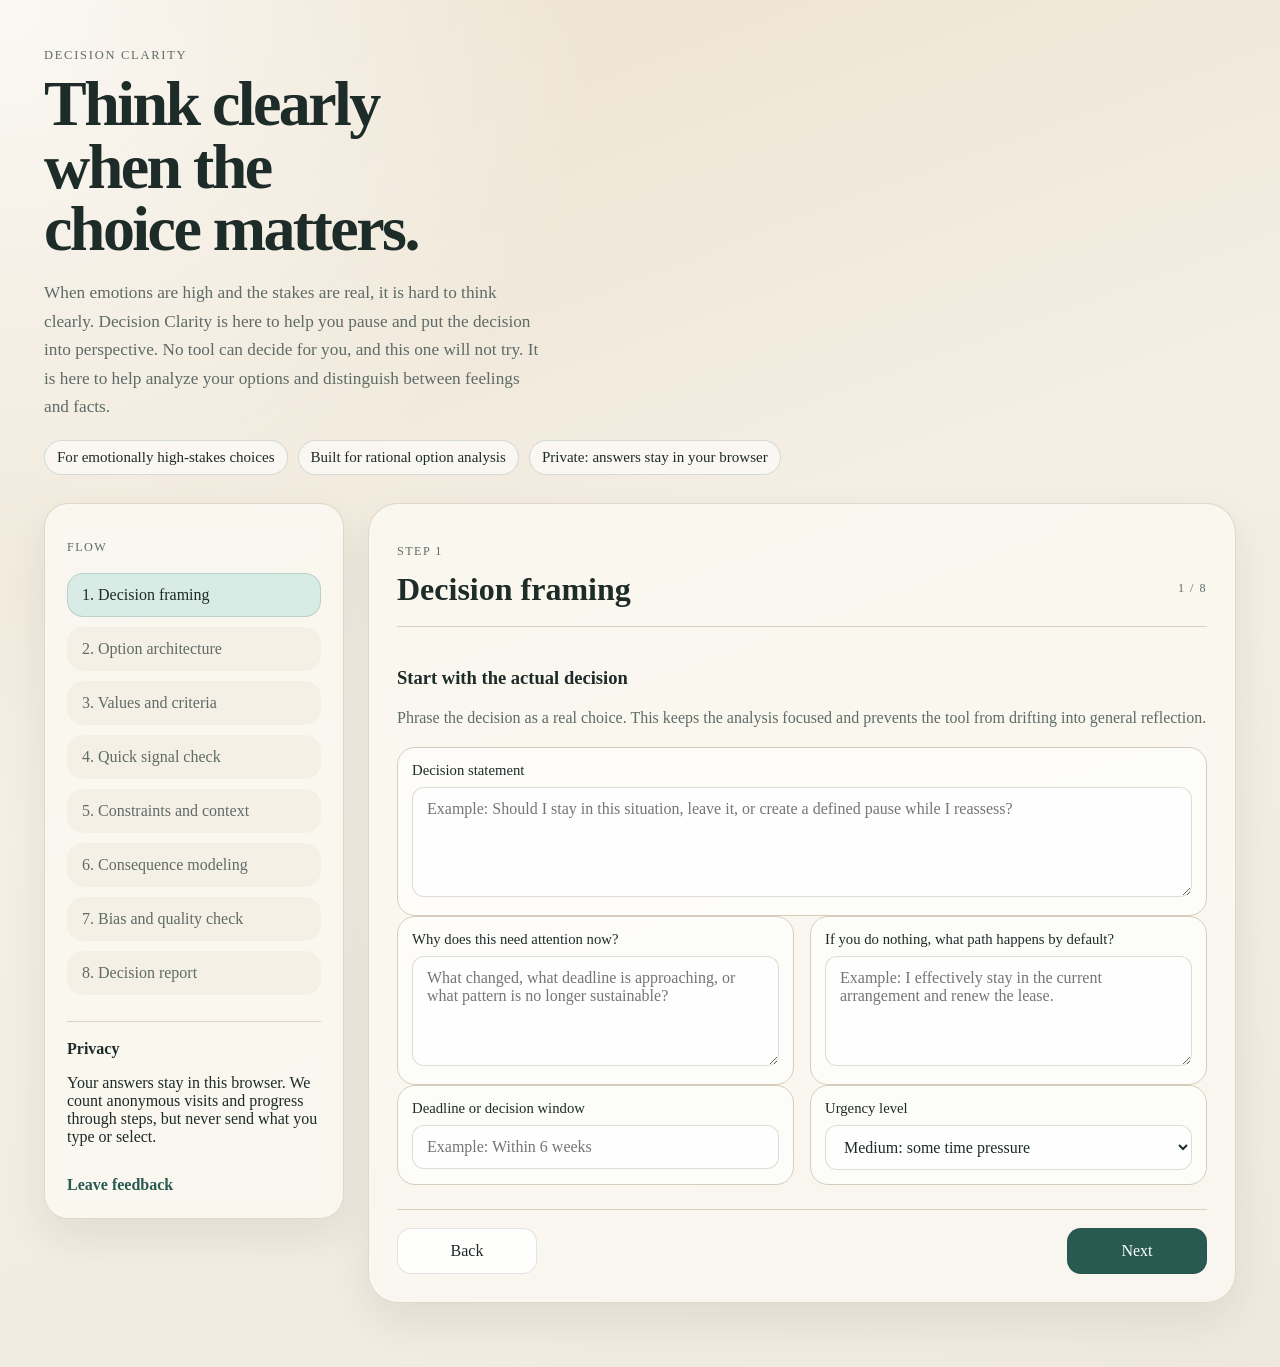
==== commit 9cc3c2ea: "Add files via upload" ====
--- a/index.html
+++ b/index.html
@@ -4,712 +4,26 @@
     <meta charset="UTF-8" />
     <meta name="viewport" content="width=device-width, initial-scale=1.0" />
     <title>Decision Clarity</title>
-    <style>
-:root {
-  --bg: #f4efe5;
-  --panel: #fbf8f2;
-  --panel-strong: #f0e6d5;
-  --ink: #1d2b29;
-  --muted: #5e6b67;
-  --accent: #295a52;
-  --accent-soft: #d9ebe5;
-  --border: #d6ccbc;
-  --danger: #8c4b3f;
-  --warning: #9a6a1c;
-  --success: #35603e;
-  --shadow: 0 18px 40px rgba(29, 43, 41, 0.08);
-}
-
-* {
-  box-sizing: border-box;
-}
-
-body {
-  margin: 0;
-  font-family: Georgia, "Times New Roman", serif;
-  color: var(--ink);
-  background: linear-gradient(180deg, #1a1030 0px, #1a1030 280px, #eceaf4 380px, #eceaf4 100%);
-  min-height: 100vh;
-}
-
-button,
-input,
-textarea,
-select {
-  font: inherit;
-}
-
-.page-shell {
-  max-width: 1240px;
-  margin: 0 auto;
-  padding: 48px 24px 64px;
-}
-
-.hero {
-  max-width: 100%;
-  margin: -48px -24px 28px;
-  padding: 64px 24px 48px;
-  background-image: url("[data-uri]");
-  background-size: cover;
-  background-position: center top;
-  position: relative;
-  overflow: hidden;
-}
-
-.hero::after {
-  content: "";
-  position: absolute;
-  bottom: 0;
-  left: 0;
-  right: 0;
-  height: 120px;
-  background: linear-gradient(to bottom, transparent, #1a1030);
-  pointer-events: none;
-}
-
-.hero-inner {
-  max-width: 760px;
-  position: relative;
-  z-index: 1;
-}
-
-.eyebrow {
-  margin: 0 0 10px;
-  text-transform: uppercase;
-  letter-spacing: 0.14em;
-  font-size: 0.78rem;
-  color: #e8d8f8;
-}
-
-.hero h1 {
-  margin: 0;
-  font-size: clamp(2.4rem, 5vw, 4.2rem);
-  line-height: 0.98;
-  letter-spacing: -0.04em;
-  max-width: 12ch;
-  color: #ffffff;
-  text-shadow: 0 2px 24px rgba(30, 10, 50, 0.5);
-}
-
-.hero-copy {
-  margin: 18px 0 0;
-  max-width: 58ch;
-  color: #ddd0f0;
-  font-size: 1.08rem;
-  line-height: 1.65;
-  text-shadow: 0 1px 8px rgba(30, 10, 50, 0.4);
-}
-
-.hero-fit {
-  display: flex;
-  flex-wrap: wrap;
-  gap: 10px;
-  margin-top: 18px;
-  padding: 0;
-  list-style: none;
-}
-
-.hero-fit li {
-  border: 1px solid rgba(220, 190, 255, 0.45);
-  border-radius: 999px;
-  padding: 8px 14px;
-  background: rgba(60, 20, 80, 0.3);
-  backdrop-filter: blur(4px);
-  color: #e8d8f8;
-  font-size: 0.82rem;
-}
-
-.app-card {
-  display: grid;
-  grid-template-columns: 300px minmax(0, 1fr);
-  gap: 24px;
-  align-items: start;
-}
-
-.progress-panel,
-.content-panel {
-  background: rgba(251, 248, 242, 0.88);
-  border: 1px solid rgba(255, 255, 255, 0.35);
-  box-shadow: 0 18px 48px rgba(10, 10, 30, 0.35), inset 0 1px 0 rgba(255,255,255,0.6);
-  backdrop-filter: blur(12px);
-}
-
-.progress-panel {
-  position: sticky;
-  top: 24px;
-  border-radius: 24px;
-  padding: 24px 22px;
-}
-
-.progress-label,
-.step-kicker,
-.step-count,
-.section-kicker {
-  text-transform: uppercase;
-  letter-spacing: 0.12em;
-  font-size: 0.76rem;
-  color: var(--muted);
-}
-
-.step-list {
-  list-style: none;
-  padding: 0;
-  margin: 18px 0 26px;
-  display: grid;
-  gap: 10px;
-}
-
-.step-list li {
-  border: 1px solid transparent;
-  border-radius: 16px;
-  padding: 12px 14px;
-  background: rgba(240, 230, 213, 0.4);
-  color: var(--muted);
-  cursor: pointer;
-  transition: background 120ms ease, border-color 120ms ease, transform 120ms ease;
-}
-
-.step-list li:hover {
-  transform: translateY(-1px);
-  border-color: rgba(41, 90, 82, 0.16);
-}
-
-.step-list li.active {
-  border-color: rgba(41, 90, 82, 0.18);
-  background: var(--accent-soft);
-  color: var(--ink);
-}
-
-.step-list li.completed {
-  color: var(--ink);
-}
-
-.panel-note {
-  padding-top: 18px;
-  border-top: 1px solid rgba(214, 204, 188, 0.8);
-}
-
-.note-title {
-  margin: 0 0 8px;
-  font-weight: bold;
-}
-
-.panel-note p:last-child {
-  margin: 0;
-  color: var(--muted);
-  line-height: 1.6;
-}
-
-.feedback-link {
-  display: inline-block;
-  margin-top: 14px;
-  color: var(--accent);
-  font-weight: bold;
-  text-decoration: none;
-}
-
-.feedback-link:hover {
-  text-decoration: underline;
-}
-
-.content-panel {
-  border-radius: 30px;
-  padding: 28px;
-}
-
-.top-bar {
-  display: flex;
-  justify-content: space-between;
-  gap: 16px;
-  align-items: end;
-  border-bottom: 1px solid rgba(214, 204, 188, 0.9);
-  padding-bottom: 18px;
-}
-
-.top-bar h2 {
-  margin: 8px 0 0;
-  font-size: 2rem;
-}
-
-.step-content {
-  padding: 28px 0 20px;
-}
-
-.form-block + .form-block,
-.stack + .stack,
-.report-section + .report-section,
-.summary-grid + .summary-grid {
-  margin-top: 20px;
-}
-
-.form-block h3,
-.report-section h3,
-.summary-card h3 {
-  margin: 0 0 8px;
-  font-size: 1.16rem;
-}
-
-.form-block p,
-.helper,
-.field-note,
-.report-section p,
-.summary-card p,
-.list-note,
-.empty-state {
-  color: var(--muted);
-  line-height: 1.6;
-}
-
-.field-grid {
-  display: grid;
-  grid-template-columns: repeat(2, minmax(0, 1fr));
-  gap: 16px;
-}
-
-.field-grid.single {
-  grid-template-columns: 1fr;
-}
-
-.field,
-.option-card,
-.criterion-card,
-.signal-card,
-.constraint-card,
-.summary-card,
-.report-card,
-.report-section,
-.score-card {
-  border: 1px solid var(--border);
-  border-radius: 18px;
-  background: rgba(255, 255, 255, 0.52);
-}
-
-.field {
-  padding: 14px;
-}
-
-.field.selected {
-  border-color: rgba(41, 90, 82, 0.42);
-  background: rgba(217, 235, 229, 0.45);
-}
-
-.field label,
-.form-label {
-  display: block;
-  font-size: 0.92rem;
-  margin-bottom: 8px;
-}
-
-.option-title {
-  font-size: 1.05rem;
-  line-height: 1.4;
-  margin-top: 4px;
-}
-
-.field input,
-.field textarea,
-.field select {
-  width: 100%;
-  border: 1px solid rgba(122, 116, 104, 0.25);
-  border-radius: 12px;
-  padding: 12px 14px;
-  background: rgba(255, 255, 255, 0.9);
-  color: var(--ink);
-}
-
-.field textarea {
-  min-height: 110px;
-  resize: vertical;
-}
-
-.chip-row,
-.option-grid,
-.criterion-grid,
-.signal-grid,
-.constraint-grid,
-.summary-grid,
-.score-grid {
-  display: grid;
-  gap: 14px;
-}
-
-.chip-row {
-  grid-template-columns: repeat(auto-fit, minmax(140px, max-content));
-}
-
-.chip {
-  display: inline-flex;
-  align-items: center;
-  border-radius: 999px;
-  border: 1px solid rgba(41, 90, 82, 0.22);
-  padding: 8px 12px;
-  background: rgba(41, 90, 82, 0.07);
-  color: var(--ink);
-  font-size: 0.95rem;
-}
-
-.option-grid,
-.criterion-grid,
-.signal-grid,
-.constraint-grid,
-.summary-grid,
-.score-grid {
-  grid-template-columns: repeat(auto-fit, minmax(240px, 1fr));
-}
-
-.option-grid.rows,
-.signal-grid.single-card {
-  grid-template-columns: 1fr;
-}
-
-.option-card,
-.criterion-card,
-.signal-card,
-.constraint-card,
-.summary-card,
-.report-card,
-.score-card {
-  padding: 16px;
-}
-
-.option-card.row {
-  display: grid;
-  grid-template-columns: 240px minmax(0, 1fr);
-  gap: 14px;
-  align-items: stretch;
-}
-
-.form-block.spacious {
-  padding: 12px 0 4px;
-}
-
-.option-card.selected,
-.criterion-card.selected,
-.signal-card.selected,
-.constraint-card.selected {
-  border-color: rgba(41, 90, 82, 0.42);
-  background: rgba(217, 235, 229, 0.45);
-}
-
-.card-header {
-  display: flex;
-  justify-content: space-between;
-  gap: 12px;
-  align-items: start;
-}
-
-.card-header h4,
-.card-header h3 {
-  margin: 0;
-  font-size: 1.05rem;
-}
-
-.card-header p {
-  margin: 4px 0 0;
-}
-
-.pill {
-  white-space: nowrap;
-  font-size: 0.72rem;
-  text-transform: uppercase;
-  letter-spacing: 0.12em;
-  color: var(--muted);
-  border: 1px solid rgba(122, 116, 104, 0.25);
-  border-radius: 999px;
-  padding: 7px 10px;
-}
-
-.toggle-row,
-.inline-selects {
-  display: flex;
-  gap: 10px;
-  flex-wrap: wrap;
-  margin-top: 14px;
-}
-
-.toggle-button,
-.choice-button {
-  border: 1px solid rgba(41, 90, 82, 0.18);
-  background: rgba(255, 255, 255, 0.85);
-  color: var(--ink);
-  border-radius: 12px;
-  padding: 10px 12px;
-  cursor: pointer;
-}
-
-.toggle-button.active,
-.choice-button.active {
-  background: var(--accent-soft);
-  border-color: rgba(41, 90, 82, 0.42);
-}
-
-.criterion-picker {
-  display: grid;
-  grid-template-columns: repeat(auto-fit, minmax(220px, 1fr));
-  gap: 12px;
-}
-
-.criterion-check {
-  display: flex;
-  align-items: start;
-  gap: 10px;
-  padding: 14px;
-  border: 1px solid var(--border);
-  border-radius: 16px;
-  background: rgba(255, 255, 255, 0.62);
-}
-
-.criterion-check input {
-  margin-top: 4px;
-}
-
-.criterion-check strong {
-  display: block;
-  margin-bottom: 4px;
-}
-
-.criterion-check.selected {
-  border-color: rgba(41, 90, 82, 0.42);
-  background: rgba(217, 235, 229, 0.45);
-}
-
-.criterion-stages {
-  display: flex;
-  gap: 10px;
-  flex-wrap: wrap;
-  margin-bottom: 16px;
-}
-
-.choice-button {
-  width: 100%;
-  text-align: left;
-}
-
-.card-footer,
-.score-line {
-  margin-top: 14px;
-  color: var(--muted);
-  font-size: 0.95rem;
-}
-
-.prompt-progress {
-  display: flex;
-  justify-content: space-between;
-  align-items: center;
-  gap: 12px;
-  margin-bottom: 14px;
-}
-
-.mini-dots {
-  display: inline-flex;
-  gap: 8px;
-}
-
-.mini-dot {
-  width: 11px;
-  height: 11px;
-  border-radius: 999px;
-  background: rgba(122, 116, 104, 0.22);
-}
-
-.mini-dot.active {
-  background: var(--accent);
-}
-
-.mini-dot.done {
-  background: rgba(41, 90, 82, 0.45);
-}
-
-.badge {
-  display: inline-block;
-  padding: 6px 10px;
-  border-radius: 999px;
-  font-size: 0.78rem;
-  text-transform: uppercase;
-  letter-spacing: 0.08em;
-  background: rgba(41, 90, 82, 0.09);
-  color: var(--ink);
-}
-
-.badge.warning {
-  background: rgba(154, 106, 28, 0.12);
-  color: var(--warning);
-}
-
-.badge.danger {
-  background: rgba(140, 75, 63, 0.12);
-  color: var(--danger);
-}
-
-.badge.success {
-  background: rgba(53, 96, 62, 0.12);
-  color: var(--success);
-}
-
-.actions {
-  display: flex;
-  justify-content: space-between;
-  gap: 12px;
-  padding-top: 18px;
-  border-top: 1px solid rgba(214, 204, 188, 0.9);
-}
-
-.primary-button,
-.secondary-button {
-  min-width: 140px;
-  padding: 13px 18px;
-  border-radius: 14px;
-  cursor: pointer;
-  border: 1px solid rgba(255, 255, 255, 0.28);
-}
-
-.primary-button {
-  background: var(--accent);
-  color: #fff;
-  border-color: rgba(41, 90, 82, 0.5);
-}
-
-.secondary-button {
-  background: rgba(255, 255, 255, 0.6);
-  color: var(--ink);
-  border-color: rgba(255, 255, 255, 0.35);
-  backdrop-filter: blur(6px);
-}
-
-.report-card {
-  background: rgba(255, 255, 255, 0.68);
-}
-
-.readiness-card {
-  border-color: rgba(154, 106, 28, 0.32);
-  background: rgba(154, 106, 28, 0.08);
-}
-
-.report-section {
-  padding: 18px;
-}
-
-.report-list,
-.plain-list {
-  margin: 12px 0 0;
-  padding-left: 18px;
-  color: var(--muted);
-}
-
-.report-list li + li,
-.plain-list li + li {
-  margin-top: 8px;
-}
-
-.score-card strong,
-.summary-card strong {
-  display: block;
-  font-size: 1.85rem;
-  line-height: 1;
-  margin-bottom: 10px;
-}
-
-.report-intro {
-  font-size: 1.1rem;
-  line-height: 1.7;
-}
-
-@media (max-width: 980px) {
-  .app-card {
-    grid-template-columns: 1fr;
-  }
-
-  .progress-panel {
-    position: static;
-  }
-}
-
-@media (max-width: 720px) {
-  .page-shell {
-    padding: 28px 16px 36px;
-  }
-
-  .content-panel,
-  .progress-panel {
-    padding: 20px;
-    border-radius: 22px;
-  }
-
-  .field-grid {
-    grid-template-columns: 1fr;
-  }
-
-  .top-bar {
-    flex-direction: column;
-    align-items: start;
-  }
-
-  .actions {
-    flex-direction: column-reverse;
-  }
-
-  .option-card.row {
-    grid-template-columns: 1fr;
-  }
-
-  .primary-button,
-  .secondary-button {
-    width: 100%;
-  }
-}
-
-@media print {
-  .hero,
-  .progress-panel,
-  .top-bar,
-  .actions,
-  .no-print {
-    display: none !important;
-  }
-
-  body {
-    background: white;
-  }
-
-  .app-card {
-    grid-template-columns: 1fr;
-  }
-
-  .content-panel {
-    border: none;
-    box-shadow: none;
-    padding: 0;
-  }
-
-  .report-card {
-    background: white;
-  }
-
-  .score-grid {
-    grid-template-columns: 1fr;
-  }
-}
-    </style>
+    <meta name="feedback-email" content="decisionclarityapp@gmail.com" />
+    <link rel="stylesheet" href="styles.css" />
   </head>
   <body>
     <div class="page-shell">
       <header class="hero">
-        <div class="hero-inner">
-          <p class="eyebrow">Decision Clarity</p>
-          <h1>Think clearly when the choice matters.</h1>
-          <p class="hero-copy">
-            When emotions are high and the stakes are real, it is hard to think
-            clearly. Decision Clarity is here to help you pause and put the
-            decision into perspective. No tool can decide for you, and this one
-            will not try. It is here to help analyze your options and distinguish
-            between feelings and facts.
-          </p>
-          <ul class="hero-fit" aria-label="Best fit">
-            <li>Takes about 10-15 minutes</li>
-            <li>Best for serious decisions</li>
-            <li>Private, structured, and neutral</li>
-          </ul>
-        </div>
+        <p class="eyebrow">Decision Clarity</p>
+        <h1>Think clearly when the choice matters.</h1>
+        <p class="hero-copy">
+          When emotions are high and the stakes are real, it is hard to think
+          clearly. Decision Clarity is here to help you pause and put the
+          decision into perspective. No tool can decide for you, and this one
+          will not try. It is here to help analyze your options and distinguish
+          between feelings and facts.
+        </p>
+        <ul class="hero-fit" aria-label="Best fit">
+          <li>For emotionally high-stakes choices</li>
+          <li>Built for rational option analysis</li>
+          <li>Private: answers stay in your browser</li>
+        </ul>
       </header>
 
       <main class="app-card">
@@ -717,13 +31,12 @@
           <p class="progress-label">Flow</p>
           <ol id="step-list" class="step-list"></ol>
           <div class="panel-note">
-            <p class="note-title">Tone of this tool</p>
+            <p class="note-title">Privacy</p>
             <p>
-              Calm, rational, and structured. The final report highlights
-              options, tradeoffs, uncertainty, constraints, and the cost of
-              inaction.
+              Your answers stay in this browser. We count anonymous visits and
+              progress through steps, but never send what you type or select.
             </p>
-            <a class="feedback-link" href="mailto:ADD-YOUR-NEW-EMAIL-HERE?subject=Decision%20Clarity%20feedback">Send feedback</a>
+            <button id="feedback-button" class="feedback-link" type="button">Leave feedback</button>
           </div>
         </aside>
 
@@ -750,1318 +63,33 @@
       </main>
     </div>
 
-    <script>
-const steps = [
-  { id: "framing", title: "Decision framing" },
-  { id: "options", title: "Option architecture" },
-  { id: "values", title: "Values and criteria" },
-  { id: "evidence", title: "Quick signal check" },
-  { id: "constraints", title: "Constraints and context" },
-  { id: "consequences", title: "Consequence modeling" },
-  { id: "bias", title: "Bias and quality check" },
-  { id: "report", title: "Decision report" },
-];
+    <dialog id="feedback-dialog" class="feedback-dialog" aria-labelledby="feedback-title">
+      <form id="feedback-form" method="dialog">
+        <div class="dialog-heading">
+          <div>
+            <p class="step-kicker">Help improve Decision Clarity</p>
+            <h2 id="feedback-title">Leave feedback</h2>
+          </div>
+          <button id="feedback-close" class="icon-button" type="button" aria-label="Close feedback">&times;</button>
+        </div>
+        <label for="feedback-message">What worked, or what could be better?</label>
+        <textarea id="feedback-message" rows="7" maxlength="4000" required></textarea>
+        <p class="field-note">Your decision answers are never included. Sending opens your email app so you can review the message first.</p>
+        <p id="feedback-error" class="feedback-error" role="alert" hidden></p>
+        <div class="actions dialog-actions">
+          <button id="feedback-cancel" class="secondary-button" type="button">Cancel</button>
+          <button class="primary-button" type="submit">Continue to email</button>
+        </div>
+      </form>
+    </dialog>
 
-const criteriaLibrary = [
-  { id: "self-direction-thought", label: "Independent thinking", category: "openness" },
-  { id: "self-direction-action", label: "Freedom of action", category: "openness" },
-  { id: "stimulation", label: "Novelty and change", category: "openness" },
-  { id: "hedonism", label: "Pleasure and enjoyment", category: "openness" },
-  { id: "achievement", label: "Achievement", category: "self-enhancement" },
-  { id: "power-dominance", label: "Influence over people", category: "self-enhancement" },
-  { id: "power-resources", label: "Control of resources", category: "self-enhancement" },
-  { id: "face", label: "Dignity and public image", category: "self-enhancement" },
-  { id: "security-personal", label: "Personal safety", category: "conservation" },
-  { id: "security-societal", label: "Stability and order", category: "conservation" },
-  { id: "tradition", label: "Tradition", category: "conservation" },
-  { id: "conformity-rules", label: "Following rules and obligations", category: "conservation" },
-  { id: "conformity-interpersonal", label: "Avoiding harm to others", category: "conservation" },
-  { id: "humility", label: "Humility", category: "conservation" },
-  { id: "benevolence-caring", label: "Caring for close others", category: "self-transcendence" },
-  { id: "benevolence-dependability", label: "Showing your true self", category: "relational extension" },
-  { id: "universalism-concern", label: "Justice and equality", category: "self-transcendence" },
-  { id: "respect-extension", label: "Respect", category: "relational extension" },
-  { id: "universalism-tolerance", label: "Not having to tone yourself down", category: "relational extension" },
-  { id: "love-extension", label: "Love", category: "relational extension" },
-  { id: "health-extension", label: "Health and wellbeing", category: "practical extension" },
-];
-
-const evidencePrompts = [
-  {
-    id: "default-path",
-    title: "Default path",
-    prompt: "When you imagine staying on the current or default path, your first reaction is:",
-    choices: [
-      { value: "steady", label: "Steady or relieving", tone: 2 },
-      { value: "mixed", label: "Mixed or uncertain", tone: 0 },
-      { value: "heavy", label: "Heavy or resistant", tone: -1 },
-      { value: "dread", label: "Dread, tension, or shutdown", tone: -2 },
-    ],
-  },
-  {
-    id: "change-path",
-    title: "Change path",
-    prompt: "When you imagine making a meaningful change, your first reaction is:",
-    choices: [
-      { value: "clear", label: "Clear or quietly right", tone: 2 },
-      { value: "possible", label: "Possible, but uncomfortable", tone: 1 },
-      { value: "foggy", label: "Foggy or confusing", tone: -1 },
-      { value: "impossible", label: "Impossible, terrifying, or paralyzing", tone: -2 },
-    ],
-  },
-  {
-    id: "threatened",
-    title: "Threat check",
-    prompt: "How true is this right now: I feel threatened, unsafe, or seriously destabilized in this situation.",
-    choices: [
-      { value: "not-true", label: "Not true", tone: 1 },
-      { value: "slightly", label: "Slightly true", tone: 0 },
-      { value: "often", label: "Often true", tone: -1 },
-      { value: "strongly", label: "Strongly true", tone: -2 },
-    ],
-  },
-  {
-    id: "escalation",
-    title: "Escalation check",
-    prompt: "How likely does it feel that the problem will escalate if nothing changes?",
-    choices: [
-      { value: "unlikely", label: "Unlikely", tone: 1 },
-      { value: "possible", label: "Possible", tone: 0 },
-      { value: "likely", label: "Likely", tone: -1 },
-      { value: "very-likely", label: "Very likely", tone: -2 },
-    ],
-  },
-  {
-    id: "support-system",
-    title: "Support system",
-    prompt: "If you had to act on this decision, how much support do you realistically have?",
-    choices: [
-      { value: "strong", label: "Strong support", tone: 2 },
-      { value: "some", label: "Some support", tone: 1 },
-      { value: "limited", label: "Very limited support", tone: -1 },
-      { value: "none", label: "Almost no support", tone: -2 },
-    ],
-  },
-  {
-    id: "facts",
-    title: "Facts check",
-    prompt: "How clear are the facts behind this decision?",
-    choices: [
-      { value: "clear", label: "Mostly clear", tone: 2 },
-      { value: "partial", label: "Partly clear, partly uncertain", tone: 0 },
-      { value: "foggy", label: "Quite foggy", tone: -1 },
-      { value: "unknown", label: "I know less than I want to admit", tone: -2 },
-    ],
-  },
-  {
-    id: "avoidance",
-    title: "Avoidance check",
-    prompt: "Which feels closest right now?",
-    choices: [
-      { value: "facing", label: "I am facing the tradeoffs directly", tone: 1 },
-      { value: "partial", label: "I am facing some of it, but not all", tone: 0 },
-      { value: "delay", label: "I may be avoiding a hard truth", tone: -1 },
-      { value: "relief", label: "I mostly want relief, not clarity", tone: -2 },
-    ],
-  },
-  {
-    id: "energy-cost",
-    title: "Energy cost",
-    prompt: "How much daily energy is this situation currently costing you?",
-    choices: [
-      { value: "low", label: "Very little", tone: 2 },
-      { value: "some", label: "Some, but manageable", tone: 0 },
-      { value: "high", label: "A lot", tone: -1 },
-      { value: "extreme", label: "An overwhelming amount", tone: -2 },
-    ],
-  },
-  {
-    id: "future-self",
-    title: "Future self",
-    prompt: "Which feels closer to the truth: if I do nothing, my future self will probably...",
-    choices: [
-      { value: "thankful", label: "Be thankful I stayed patient", tone: 2 },
-      { value: "unsure", label: "Feel mixed", tone: 0 },
-      { value: "regret", label: "Regret not acting sooner", tone: -1 },
-      { value: "deep-regret", label: "Strongly regret staying passive", tone: -2 },
-    ],
-  },
-  {
-    id: "agency",
-    title: "Agency",
-    prompt: "How much power do you feel you actually have to influence the situation?",
-    choices: [
-      { value: "high", label: "A lot", tone: 2 },
-      { value: "some", label: "Some", tone: 0 },
-      { value: "low", label: "Very little", tone: -1 },
-      { value: "none", label: "Almost none", tone: -2 },
-    ],
-  },
-  {
-    id: "repeat-pattern",
-    title: "Repeat pattern",
-    prompt: "Does this feel like a one-time problem or a repeated pattern?",
-    choices: [
-      { value: "one-time", label: "Mostly one-time", tone: 2 },
-      { value: "unclear", label: "I am not sure", tone: 0 },
-      { value: "repeated", label: "A repeated pattern", tone: -1 },
-      { value: "chronic", label: "A chronic pattern", tone: -2 },
-    ],
-  },
-  {
-    id: "outside-pressure",
-    title: "Outside pressure",
-    prompt: "How much is outside pressure shaping this decision?",
-    choices: [
-      { value: "little", label: "Very little", tone: 1 },
-      { value: "some", label: "Some", tone: 0 },
-      { value: "strong", label: "A lot", tone: -1 },
-      { value: "dominant", label: "It feels dominant", tone: -2 },
-    ],
-  },
-  {
-    id: "best-self",
-    title: "Best self",
-    prompt: "Which path feels more likely to let you become more like your best self?",
-    choices: [
-      { value: "default", label: "Staying on the default path", tone: 1 },
-      { value: "unclear", label: "I cannot tell yet", tone: 0 },
-      { value: "change", label: "Making the change", tone: 1 },
-      { value: "neither", label: "Right now, neither path feels good", tone: -1 },
-    ],
-  },
-  {
-    id: "support-if-change",
-    title: "Support for change",
-    prompt: "If you made the change, how supported would you realistically be?",
-    choices: [
-      { value: "well-supported", label: "Well supported", tone: 2 },
-      { value: "partly-supported", label: "Partly supported", tone: 0 },
-      { value: "barely-supported", label: "Barely supported", tone: -1 },
-      { value: "unsupported", label: "Almost unsupported", tone: -2 },
-    ],
-  },
-  {
-    id: "recovery",
-    title: "Recovery",
-    prompt: "When something difficult happens in this situation, how quickly do things usually recover?",
-    choices: [
-      { value: "quick", label: "Fairly quickly", tone: 2 },
-      { value: "slow", label: "Slowly", tone: 0 },
-      { value: "barely", label: "Barely", tone: -1 },
-      { value: "never", label: "It does not really recover", tone: -2 },
-    ],
-  },
-];
-
-const constraintLibrary = [
-  { id: "money", label: "Financial dependence", weight: 2 },
-  { id: "housing", label: "Shared housing or location lock-in", weight: 2 },
-  { id: "children", label: "Children or dependents involved", weight: 3 },
-  { id: "work", label: "Shared work, business, or team dependencies", weight: 2 },
-  { id: "contract", label: "Contractual or legal timing pressure", weight: 2 },
-  { id: "health", label: "Health or caregiving responsibilities", weight: 2 },
-  { id: "support", label: "Very limited external support", weight: 1 },
-  { id: "safety", label: "Safety concerns or high vulnerability", weight: 3 },
-];
-
-function createInitialState() {
-  return {
-    currentStep: 0,
-    evidenceIndex: 0,
-    valueStage: "select",
-    showReadiness: false,
-    framing: {
-      statement: "",
-      whyNow: "",
-      deadline: "",
-      urgency: "medium",
-      defaultPath: "",
-    },
-    options: [
-      { id: "option-a", label: "Continue on the default path", description: "", type: "commit" },
-      { id: "option-b", label: "Make the change", description: "", type: "exit" },
-      { id: "option-c", label: "Postpone and gather more data", description: "", type: "delay" },
-    ],
-    values: criteriaLibrary.map((criterion) => ({
-      ...criterion,
-      selected: false,
-      tier: "important",
-    })),
-    evidence: {},
-    constraints: {},
-    consequences: {},
-    bias: {
-      timelinePressure: "",
-      triggerEvent: "",
-      clarityState: "",
-      outsideVoices: "",
-      safeToRemain: "",
-      escalation: "",
-    },
-  };
-}
-
-const STORAGE_KEY = "decision-clarity-v1";
-
-function saveState() {
-  try { localStorage.setItem(STORAGE_KEY, JSON.stringify(state)); } catch(e) {}
-}
-
-function loadState() {
-  try {
-    const saved = localStorage.getItem(STORAGE_KEY);
-    if (!saved) return createInitialState();
-    const parsed = JSON.parse(saved);
-    const fresh = createInitialState();
-    return {
-      ...fresh, ...parsed,
-      framing: { ...fresh.framing, ...(parsed.framing || {}) },
-      bias: { ...fresh.bias, ...(parsed.bias || {}) },
-      options: parsed.options || fresh.options,
-      values: parsed.values || fresh.values,
-      evidence: parsed.evidence || {},
-      constraints: parsed.constraints || {},
-      consequences: parsed.consequences || {},
-    };
-  } catch(e) { return createInitialState(); }
-}
-
-let state = loadState();
-
-function getEvidencePrompts() {
-  const prompts = [...evidencePrompts];
-  const selectedValues = state.values
-    .filter((c) => c.selected)
-    .sort((a, b) => tierWeight(b.tier) - tierWeight(a.tier));
-
-  if (!selectedValues.length) return prompts;
-
-  const topValue = selectedValues[0]?.label || "your most important value";
-  const secondValue = selectedValues[1]?.label || "what matters most to you";
-  const defaultPathText = state.options[0]?.description?.trim() || state.framing.defaultPath?.trim() || "continuing on the default path";
-  const changePathText = state.options[1]?.description?.trim() || "making the change";
-  const postponeText = state.options[2]?.description?.trim() || "postponing and gathering more data";
-
-  prompts.push(
-    {
-      id: "value-default",
-      title: "Value check: default path",
-      prompt: `When you imagine ${defaultPathText}, how aligned does that feel with your need for ${topValue}?`,
-      choices: [
-        { value: "very-aligned", label: "Very aligned", tone: 2 },
-        { value: "partly-aligned", label: "Partly aligned", tone: 1 },
-        { value: "weakly-aligned", label: "Weakly aligned", tone: -1 },
-        { value: "not-aligned", label: "Not aligned at all", tone: -2 },
-      ],
-    },
-    {
-      id: "value-change",
-      title: "Value check: change path",
-      prompt: `When you imagine ${changePathText}, how aligned does that feel with your need for ${topValue}?`,
-      choices: [
-        { value: "very-aligned", label: "Very aligned", tone: 2 },
-        { value: "partly-aligned", label: "Partly aligned", tone: 1 },
-        { value: "weakly-aligned", label: "Weakly aligned", tone: -1 },
-        { value: "not-aligned", label: "Not aligned at all", tone: -2 },
-      ],
-    },
-    {
-      id: "value-postpone",
-      title: "Value check: postpone path",
-      prompt: `If you choose ${postponeText}, does that protect or postpone your need for ${secondValue}?`,
-      choices: [
-        { value: "protects", label: "It protects it for now", tone: 1 },
-        { value: "mixed", label: "It is mixed", tone: 0 },
-        { value: "delays", label: "It mostly delays it", tone: -1 },
-        { value: "undermines", label: "It undermines it", tone: -2 },
-      ],
-    },
-    {
-      id: "default-why",
-      title: "Default path motive",
-      prompt: `If you continue with ${defaultPathText}, what feels like the main reason?`,
-      choices: [
-        { value: "true-fit", label: "It truly fits what matters to me", tone: 2 },
-        { value: "mixed", label: "A mix of fit and convenience", tone: 0 },
-        { value: "disruption", label: "Mainly to avoid disruption", tone: -1 },
-        { value: "fear", label: "Mostly because of fear or pressure", tone: -2 },
-      ],
-    },
-    {
-      id: "change-tradeoff",
-      title: "Change path tradeoff",
-      prompt: `If you choose ${changePathText}, what feels most true?`,
-      choices: [
-        { value: "hard-right", label: "Hard, but closer to what matters", tone: 2 },
-        { value: "unclear", label: "The tradeoff is still unclear", tone: 0 },
-        { value: "too-costly", label: "It may cost more than it gives", tone: -1 },
-        { value: "escape", label: "It may be more escape than direction", tone: -2 },
-      ],
-    },
-    {
-      id: "postpone-honesty",
-      title: "Postpone honesty check",
-      prompt: `If you choose ${postponeText}, are you likely to gain real information or mostly delay discomfort?`,
-      choices: [
-        { value: "real-data", label: "Gain real information", tone: 2 },
-        { value: "some-data", label: "Some information, some delay", tone: 0 },
-        { value: "mostly-delay", label: "Mostly delay", tone: -1 },
-        { value: "avoidance", label: "Mainly avoidance", tone: -2 },
-      ],
-    },
-  );
-
-  return prompts;
-}
-
-const stepList = document.getElementById("step-list");
-const stepKicker = document.getElementById("step-kicker");
-const stepTitle = document.getElementById("step-title");
-const stepCount = document.getElementById("step-count");
-const stepContent = document.getElementById("step-content");
-const backButton = document.getElementById("back-button");
-const nextButton = document.getElementById("next-button");
-
-function renderStepList() {
-  stepList.innerHTML = "";
-  steps.forEach((step, index) => {
-    const li = document.createElement("li");
-    li.textContent = `${index + 1}. ${step.title}`;
-    li.addEventListener("click", () => {
-      state.currentStep = index;
-      state.showReadiness = false;
-      render();
-    });
-    if (index === state.currentStep) li.classList.add("active");
-    else if (index < state.currentStep) li.classList.add("completed");
-    stepList.appendChild(li);
-  });
-}
-
-function render() {
-  saveState();
-  const step = steps[state.currentStep];
-  stepKicker.textContent = `Step ${state.currentStep + 1}`;
-  stepTitle.textContent = step.title;
-  stepCount.textContent = `${state.currentStep + 1} / ${steps.length}`;
-  renderStepList();
-  backButton.disabled = state.currentStep === 0;
-  nextButton.textContent = state.currentStep === steps.length - 1 ? "Start over" : "Next";
-
-  if (step.id === "framing") renderFraming();
-  if (step.id === "options") renderOptions();
-  if (step.id === "values") renderValues();
-  if (step.id === "evidence") renderEvidence();
-  if (step.id === "constraints") renderConstraints();
-  if (step.id === "consequences") renderConsequences();
-  if (step.id === "bias") renderBias();
-  if (step.id === "report") renderReport();
-}
-
-function renderSelectOptions(options, currentValue) {
-  return options
-    .map(([value, label]) => `<option value="${value}" ${value === currentValue ? "selected" : ""}>${label}</option>`)
-    .join("");
-}
-
-function getAnsweredEvidenceCount() {
-  return getEvidencePrompts().filter((prompt) => state.evidence[prompt.id]).length;
-}
-
-function getScoredOptionCount() {
-  return state.options.filter((option) => {
-    const consequence = normalizedConsequence(option.id);
-    return ["friction", "valuesFit", "upside", "risk", "reversibility"]
-      .filter((metric) => numericMetric(consequence[metric], null) !== null)
-      .length >= 3;
-  }).length;
-}
-
-function getReportReadinessIssues() {
-  const issues = [];
-  if (!state.framing.statement.trim()) issues.push("Add a clear decision statement.");
-  if (state.values.filter((item) => item.selected).length < 2) issues.push("Select at least two values or criteria.");
-  if (getAnsweredEvidenceCount() < 4) issues.push("Answer at least four signal-check questions.");
-  if (getScoredOptionCount() < 2) issues.push("Score at least two options on three or more dimensions.");
-  return issues;
-}
-
-function renderReadinessNotice() {
-  const issues = getReportReadinessIssues();
-  if (!issues.length) return "";
-  return `
-    <div class="report-section readiness-card">
-      <p class="section-kicker">Before the report</p>
-      <h3>Tighten these inputs first</h3>
-      <p>The report will be more useful after the core pieces are filled in.</p>
-      <ul class="report-list">
-        ${issues.map((issue) => `<li>${escapeHtml(issue)}</li>`).join("")}
-      </ul>
-    </div>
-  `;
-}
-
-function capitalize(value) {
-  return value.charAt(0).toUpperCase() + value.slice(1);
-}
-
-function escapeHtml(value) {
-  return String(value || "")
-    .replaceAll("&", "&amp;")
-    .replaceAll("<", "&lt;")
-    .replaceAll(">", "&gt;")
-    .replaceAll('"', "&quot;");
-}
-
-function renderFraming() {
-  stepContent.innerHTML = `
-    <div class="form-block spacious">
-      <h3>Start with the actual decision</h3>
-      <p class="helper">Phrase the decision as a real choice. This keeps the analysis focused and prevents the tool from drifting into general reflection.</p>
-      <div class="field-grid single">
-        <div class="field">
-          <label for="decision-statement">Decision statement</label>
-          <textarea id="decision-statement" placeholder="Example: Should I stay in this situation, leave it, or create a defined pause while I reassess?">${escapeHtml(state.framing.statement)}</textarea>
-        </div>
-      </div>
-      <div class="field-grid">
-        <div class="field">
-          <label for="decision-why">Why does this need attention now?</label>
-          <textarea id="decision-why" placeholder="What changed, what deadline is approaching, or what pattern is no longer sustainable?">${escapeHtml(state.framing.whyNow)}</textarea>
-        </div>
-        <div class="field">
-          <label for="decision-default">If you do nothing, what path happens by default?</label>
-          <textarea id="decision-default" placeholder="Example: I effectively stay in the current arrangement and renew the lease.">${escapeHtml(state.framing.defaultPath)}</textarea>
-        </div>
-      </div>
-      <div class="field-grid">
-        <div class="field">
-          <label for="decision-deadline">Deadline or decision window</label>
-          <input id="decision-deadline" type="text" placeholder="Example: Within 6 weeks" value="${escapeHtml(state.framing.deadline)}" />
-        </div>
-        <div class="field">
-          <label for="decision-urgency">Urgency level</label>
-          <select id="decision-urgency">
-            ${renderSelectOptions(
-              [
-                ["low", "Low: more open-ended"],
-                ["medium", "Medium: some time pressure"],
-                ["high", "High: concrete deadline or strong pressure"],
-              ],
-              state.framing.urgency,
-            )}
-          </select>
-        </div>
-      </div>
-    </div>
-  `;
-  bindFraming();
-}
-
-function renderOptions() {
-  stepContent.innerHTML = `
-    <div class="form-block">
-      <h3>Compare the three core paths</h3>
-      <p class="helper">This tool keeps the option structure simple. Write what each of the three paths would actually mean in your case.</p>
-      <div class="option-grid rows">
-        ${state.options.map((option, index) => renderOptionCard(option, index)).join("")}
-      </div>
-    </div>
-  `;
-  bindOptions();
-}
-
-function renderOptionCard(option, index) {
-  return `
-    <div class="option-card row">
-      <div class="field">
-        <div class="option-title">${escapeHtml(option.label)}</div>
-      </div>
-      <div class="field">
-        <label for="option-description-${index}">What does this mean in your case?</label>
-        <textarea id="option-description-${index}" data-index="${index}" data-key="description" placeholder="Describe what this path would actually look like for you.">${escapeHtml(option.description)}</textarea>
-      </div>
-    </div>
-  `;
-}
-
-function renderValues() {
-  const selectedValues = state.values.filter((c) => c.selected);
-  stepContent.innerHTML = `
-    <div class="form-block">
-      <h3>Define what matters before you compare outcomes</h3>
-      <p class="helper">This step works in two passes. First mark the values that truly matter. Then sort those values by importance.</p>
-      <div class="criterion-stages">
-        <button class="toggle-button ${state.valueStage === "select" ? "active" : ""}" data-value-stage="select" type="button">1. Select values</button>
-        <button class="toggle-button ${state.valueStage === "rank" ? "active" : ""}" data-value-stage="rank" type="button">2. Sort by importance</button>
-      </div>
-      ${
-        state.valueStage === "select"
-          ? `
-            <div class="form-block">
-              <p class="helper">Tick every value that genuinely clicks. No need to prioritize yet — just recognize what matters.</p>
-              <div class="criterion-picker">
-                ${state.values.map(renderCriterionCheck).join("")}
-              </div>
-            </div>
-          `
-          : `
-            <div class="form-block">
-              <p class="helper">Now sort the selected values into tiers. Non-negotiables are what the decision cannot violate without real cost.</p>
-              ${
-                selectedValues.length
-                  ? `<div class="criterion-grid">${selectedValues.map(renderCriterionCard).join("")}</div>`
-                  : `<p class="empty-state">No values selected yet. Go back to the first pass and tick the ones that matter.</p>`
-              }
-            </div>
-          `
-      }
-    </div>
-  `;
-  bindValues();
-}
-
-function renderCriterionCheck(criterion) {
-  return `
-    <label class="criterion-check ${criterion.selected ? "selected" : ""}">
-      <input type="checkbox" data-action="select-criterion" data-criterion="${criterion.id}" ${criterion.selected ? "checked" : ""} />
-      <span>
-        <strong>${criterion.label}</strong>
-        <span class="helper">${capitalize(criterion.category)}</span>
-      </span>
-    </label>
-  `;
-}
-
-function renderCriterionCard(criterion) {
-  return `
-    <div class="criterion-card ${criterion.selected ? "selected" : ""}" data-criterion="${criterion.id}">
-      <div class="card-header">
-        <div>
-          <h4>${criterion.label}</h4>
-          <p>${capitalize(criterion.category)}</p>
-        </div>
-      </div>
-      <div class="inline-selects">
-        <select data-action="tier" data-criterion="${criterion.id}">
-          ${renderSelectOptions(
-            [
-              ["non-negotiable", "Non-negotiable"],
-              ["important", "Important"],
-              ["nice-to-have", "Nice to have"],
-            ],
-            criterion.tier,
-          )}
-        </select>
-      </div>
-    </div>
-  `;
-}
-
-function renderEvidence() {
-  const prompts = getEvidencePrompts();
-  if (state.evidenceIndex >= prompts.length) state.evidenceIndex = prompts.length - 1;
-  const prompt = prompts[state.evidenceIndex];
-  stepContent.innerHTML = `
-    <div class="form-block">
-      <h3>Quick signal check</h3>
-      <p class="helper">These signal questions help separate emotional intensity from decision-relevant evidence. Answer what you can; imperfect answers are still useful.</p>
-      <div class="signal-grid single-card">
-        ${renderEvidencePrompt(prompt, state.evidenceIndex)}
-      </div>
-    </div>
-  `;
-  bindEvidence();
-}
-
-function renderEvidencePrompt(prompt, index) {
-  const prompts = getEvidencePrompts();
-  const current = state.evidence[prompt.id];
-  return `
-    <div class="signal-card">
-      <div class="prompt-progress">
-        <div>
-          <p class="section-kicker">Question ${index + 1} of ${prompts.length}</p>
-          <h4>${prompt.title}</h4>
-        </div>
-        <div class="mini-dots">
-          ${prompts
-            .map((item, dotIndex) => {
-              let status = "";
-              if (dotIndex === state.evidenceIndex) status = "active";
-              if (state.evidence[item.id] && dotIndex !== state.evidenceIndex) status = "done";
-              return `<span class="mini-dot ${status}"></span>`;
-            })
-            .join("")}
-        </div>
-      </div>
-      <div class="card-header">
-        <div>
-          <p>${prompt.prompt}</p>
-        </div>
-      </div>
-      <div class="stack">
-        ${prompt.choices
-          .map(
-            (choice) => `
-            <button class="choice-button ${current === choice.value ? "active" : ""}" data-prompt="${prompt.id}" data-choice="${choice.value}" type="button">
-              ${choice.label}
-            </button>
-          `,
-          )
-          .join("")}
-      </div>
-      <div class="toggle-row">
-        <button class="secondary-button" data-evidence-nav="back" type="button">Previous question</button>
-        <button class="secondary-button" data-evidence-nav="next" type="button">Next question</button>
-      </div>
-    </div>
-  `;
-}
-
-function renderConstraints() {
-  stepContent.innerHTML = `
-    <div class="form-block">
-      <h3>Add the practical realities</h3>
-      <p class="helper">Constraints do not decide the answer, but they shape transition cost, timing, and feasibility. Rate how hard each obstacle would be to handle.</p>
-      <div class="constraint-grid">
-        ${constraintLibrary.map(renderConstraintCard).join("")}
-      </div>
-    </div>
-  `;
-  bindConstraints();
-}
-
-function renderConstraintCard(constraint) {
-  const current = state.constraints[constraint.id] || "";
-  return `
-    <div class="constraint-card ${current ? "selected" : ""}">
-      <div class="card-header">
-        <div>
-          <h4>${constraint.label}</h4>
-        </div>
-      </div>
-      <div class="field">
-        <label for="constraint-${constraint.id}">Difficulty to handle</label>
-        <select id="constraint-${constraint.id}" data-constraint-select="${constraint.id}">
-          ${renderSelectOptions(
-            [
-              ["", "Not marked"],
-              ["a", "Not an issue"],
-              ["b", "Easily solved issue"],
-              ["c", "It will create waves, but manageable"],
-              ["d", "Hard obstacle to get over"],
-              ["e", "Feels impossible to solve right now"],
-            ],
-            current,
-          )}
-        </select>
-      </div>
-    </div>
-  `;
-}
-
-function renderConsequences() {
-  stepContent.innerHTML = `
-    <div class="form-block">
-      <h3>Score each option</h3>
-      <p class="helper">Score each option on a few clear dimensions. The app then compares least resistance, safety, long-term upside, and values fit.</p>
-      ${state.options.map((option, index) => renderConsequenceCard(option, index)).join("")}
-    </div>
-  `;
-  bindConsequences();
-}
-
-function renderConsequenceCard(option, index) {
-  const value = state.consequences[option.id] || {
-    short: "", medium: "", long: "", friction: "", valuesFit: "", upside: "", risk: "", reversibility: "",
-  };
-  return `
-    <div class="report-section">
-      <p class="section-kicker">Option ${index + 1}</p>
-      <h3>${escapeHtml(option.label || `Option ${index + 1}`)}</h3>
-      <div class="field-grid">
-        <div class="field">
-          <label for="consequence-friction-${index}">Short-term friction</label>
-          <select id="consequence-friction-${index}" data-option="${option.id}" data-metric="friction">
-            ${renderSelectOptions(metricScale("friction"), value.friction)}
-          </select>
-        </div>
-        <div class="field">
-          <label for="consequence-valuesFit-${index}">Fit with your values</label>
-          <select id="consequence-valuesFit-${index}" data-option="${option.id}" data-metric="valuesFit">
-            ${renderSelectOptions(metricScale("valuesFit"), value.valuesFit)}
-          </select>
-        </div>
-      </div>
-      <div class="field-grid">
-        <div class="field">
-          <label for="consequence-upside-${index}">Long-term upside</label>
-          <select id="consequence-upside-${index}" data-option="${option.id}" data-metric="upside">
-            ${renderSelectOptions(metricScale("upside"), value.upside)}
-          </select>
-        </div>
-        <div class="field">
-          <label for="consequence-risk-${index}">Risk / uncertainty</label>
-          <select id="consequence-risk-${index}" data-option="${option.id}" data-metric="risk">
-            ${renderSelectOptions(metricScale("risk"), value.risk)}
-          </select>
-        </div>
-      </div>
-      <div class="field-grid single">
-        <div class="field">
-          <label for="consequence-reversibility-${index}">Reversibility</label>
-          <select id="consequence-reversibility-${index}" data-option="${option.id}" data-metric="reversibility">
-            ${renderSelectOptions(metricScale("reversibility"), value.reversibility)}
-          </select>
-        </div>
-      </div>
-      <div class="field-grid">
-        <div class="field">
-          <label for="consequence-short-${index}">10 days</label>
-          <textarea id="consequence-short-${index}" data-option="${option.id}" data-horizon="short" placeholder="What is the likely short-term outcome?">${escapeHtml(value.short)}</textarea>
-        </div>
-        <div class="field">
-          <label for="consequence-medium-${index}">10 months</label>
-          <textarea id="consequence-medium-${index}" data-option="${option.id}" data-horizon="medium" placeholder="What is the medium-term likely outcome?">${escapeHtml(value.medium)}</textarea>
-        </div>
-      </div>
-      <div class="field-grid single">
-        <div class="field">
-          <label for="consequence-long-${index}">10 years</label>
-          <textarea id="consequence-long-${index}" data-option="${option.id}" data-horizon="long" placeholder="What is the long-term likely outcome or tradeoff?">${escapeHtml(value.long)}</textarea>
-        </div>
-      </div>
-    </div>
-  `;
-}
-
-function renderBias() {
-  stepContent.innerHTML = `
-    <div class="form-block">
-      <h3>Check the quality of the thinking process</h3>
-      <p class="helper">This step checks whether pressure, fear, urgency, or other people's voices may be distorting the analysis.</p>
-      <div class="field-grid">
-        <div class="field ${state.bias.timelinePressure ? "selected" : ""}">
-          <label for="bias-pressure">How pressured does the timing feel?</label>
-          <select id="bias-pressure">
-            ${renderSelectOptions(
-              [
-                ["", "Choose one"],
-                ["steady", "I have enough time to think"],
-                ["tight", "It feels tight, but still manageable"],
-                ["urgent", "I feel pushed to decide quickly"],
-                ["reactive", "I feel like I must decide right now"],
-              ],
-              state.bias.timelinePressure,
-            )}
-          </select>
-        </div>
-        <div class="field ${state.bias.triggerEvent ? "selected" : ""}">
-          <label for="bias-trigger">What best describes the timing of this decision?</label>
-          <select id="bias-trigger">
-            ${renderSelectOptions(
-              [
-                ["", "Choose one"],
-                ["slow-build", "This comes from a long pattern"],
-                ["recent-event", "This follows a recent event or shock"],
-                ["deadline", "This is mainly driven by an outside deadline"],
-                ["mixed", "It is both a pattern and a recent trigger"],
-              ],
-              state.bias.triggerEvent,
-            )}
-          </select>
-        </div>
-      </div>
-      <div class="field-grid">
-        <div class="field ${state.bias.clarityState ? "selected" : ""}">
-          <label for="bias-clarity">Right now, which feels most true?</label>
-          <select id="bias-clarity">
-            ${renderSelectOptions(
-              [
-                ["", "Choose one"],
-                ["clear", "I have been thinking about this for a while"],
-                ["foggy", "I feel emotionally foggy or overwhelmed"],
-                ["split", "Part of me feels clear, part of me keeps doubting"],
-                ["numb", "I feel numb, shut down, or detached"],
-              ],
-              state.bias.clarityState,
-            )}
-          </select>
-        </div>
-        <div class="field ${state.bias.outsideVoices ? "selected" : ""}">
-          <label for="bias-voices">Whose voice is loudest in this decision?</label>
-          <select id="bias-voices">
-            ${renderSelectOptions(
-              [
-                ["", "Choose one"],
-                ["mine", "Mostly my own judgment"],
-                ["shared", "A mix of my own voice and others"],
-                ["others", "Other people's expectations feel very loud"],
-                ["fear", "Fear feels louder than anyone else"],
-              ],
-              state.bias.outsideVoices,
-            )}
-          </select>
-        </div>
-      </div>
-      <div class="field-grid">
-        <div class="field ${state.bias.safeToRemain ? "selected" : ""}">
-          <label for="bias-safety">Do you feel safe to remain in the situation?</label>
-          <select id="bias-safety">
-            ${renderSelectOptions(
-              [
-                ["", "Choose one"],
-                ["yes", "Yes, I feel basically safe"],
-                ["mostly", "Mostly safe, but not fully settled"],
-                ["unsure", "I am not sure"],
-                ["no", "No, I do not feel safe staying"],
-              ],
-              state.bias.safeToRemain || "",
-            )}
-          </select>
-        </div>
-        <div class="field ${state.bias.escalation ? "selected" : ""}">
-          <label for="bias-escalation">Does the pattern feel stable, improving, or escalating?</label>
-          <select id="bias-escalation">
-            ${renderSelectOptions(
-              [
-                ["", "Choose one"],
-                ["stable", "It feels mostly stable"],
-                ["improving", "It seems to be improving"],
-                ["mixed", "It changes back and forth"],
-                ["escalating", "It feels like it is escalating"],
-              ],
-              state.bias.escalation || "",
-            )}
-          </select>
-        </div>
-      </div>
-      ${state.showReadiness ? renderReadinessNotice() : ""}
-    </div>
-  `;
-  bindBias();
-}
-
-function renderReport() {
-  const report = generateReport();
-  stepContent.innerHTML = `
-    <div class="report-card">
-      <div class="report-section">
-        <p class="section-kicker">Decision</p>
-        <h3>${escapeHtml(report.title)}</h3>
-        <p class="report-intro">${escapeHtml(report.intro)}</p>
-      </div>
-      <div class="report-section">
-        <p class="section-kicker">What your answers suggest</p>
-        <p>${escapeHtml(report.summary)}</p>
-        <ul class="report-list">
-          ${report.optionNames.map((name) => `<li>${escapeHtml(name)}</li>`).join("")}
-        </ul>
-      </div>
-      <div class="report-section">
-        <p class="section-kicker">Current strongest path</p>
-        <h3>${escapeHtml(report.recommendation.title)}</h3>
-        <p>${escapeHtml(report.recommendation.body)}</p>
-      </div>
-      <div class="report-section">
-        <p class="section-kicker">Option snapshot</p>
-        <div class="score-grid">
-          ${report.optionSummaries.map(renderOptionSummary).join("")}
-        </div>
-      </div>
-      <div class="report-section">
-        <p class="section-kicker">Watch-outs</p>
-        <ul class="report-list">
-          ${report.watchouts.map((note) => `<li>${escapeHtml(note)}</li>`).join("")}
-        </ul>
-      </div>
-      <div class="report-section no-print">
-        <button class="primary-button" onclick="window.print()" type="button">Save as PDF / Print</button>
-      </div>
-    </div>
-  `;
-}
-
-function renderOptionSummary(summary) {
-  return `
-    <div class="score-card">
-      <h3>${escapeHtml(summary.label)}</h3>
-      <div class="score-line"><span class="badge ${summary.fitBadge.kind}">${summary.fitBadge.label}</span></div>
-      <ul class="plain-list">
-        <li><strong>Values alignment:</strong> ${escapeHtml(summary.valuesLabel)}</li>
-        <li><strong>Long-term gain:</strong> ${escapeHtml(summary.upsideLabel)}</li>
-        <li><strong>Short-term friction:</strong> ${escapeHtml(summary.frictionLabel)}</li>
-        <li><strong>10 days:</strong> ${escapeHtml(summary.short)}</li>
-        <li><strong>10 months:</strong> ${escapeHtml(summary.medium)}</li>
-        <li><strong>10 years:</strong> ${escapeHtml(summary.long)}</li>
-      </ul>
-    </div>
-  `;
-}
-
-function bindFraming() {
-  document.getElementById("decision-statement").addEventListener("input", (e) => { state.framing.statement = e.target.value; });
-  document.getElementById("decision-why").addEventListener("input", (e) => { state.framing.whyNow = e.target.value; });
-  document.getElementById("decision-default").addEventListener("input", (e) => { state.framing.defaultPath = e.target.value; });
-  document.getElementById("decision-deadline").addEventListener("input", (e) => { state.framing.deadline = e.target.value; });
-  document.getElementById("decision-urgency").addEventListener("change", (e) => { state.framing.urgency = e.target.value; });
-}
-
-function bindOptions() {
-  stepContent.querySelectorAll("input[data-index], textarea[data-index], select[data-index]").forEach((el) => {
-    el.addEventListener("input", handleOptionInput);
-    el.addEventListener("change", handleOptionInput);
-  });
-}
-
-function handleOptionInput(event) {
-  const index = Number(event.target.dataset.index);
-  const key = event.target.dataset.key;
-  state.options[index][key] = event.target.value;
-}
-
-function bindValues() {
-  stepContent.querySelectorAll("[data-value-stage]").forEach((button) => {
-    button.addEventListener("click", () => {
-      state.valueStage = button.dataset.valueStage;
-      render();
-    });
-  });
-  stepContent.querySelectorAll("[data-action='select-criterion']").forEach((input) => {
-    input.addEventListener("change", (event) => {
-      const criterion = state.values.find((item) => item.id === event.target.dataset.criterion);
-      criterion.selected = event.target.checked;
-      render();
-    });
-  });
-  stepContent.querySelectorAll("select[data-action='tier']").forEach((select) => {
-    select.addEventListener("change", (event) => {
-      const criterion = state.values.find((item) => item.id === event.target.dataset.criterion);
-      criterion.tier = event.target.value;
-    });
-  });
-}
-
-function bindEvidence() {
-  const prompts = getEvidencePrompts();
-  stepContent.querySelectorAll(".choice-button").forEach((button) => {
-    button.addEventListener("click", () => {
-      state.evidence[button.dataset.prompt] = button.dataset.choice;
-      if (state.evidenceIndex < prompts.length - 1) state.evidenceIndex += 1;
-      render();
-    });
-  });
-  stepContent.querySelectorAll("[data-evidence-nav]").forEach((button) => {
-    button.addEventListener("click", () => {
-      if (button.dataset.evidenceNav === "back" && state.evidenceIndex > 0) state.evidenceIndex -= 1;
-      if (button.dataset.evidenceNav === "next" && state.evidenceIndex < prompts.length - 1) state.evidenceIndex += 1;
-      render();
-    });
-  });
-}
-
-function bindConstraints() {
-  stepContent.querySelectorAll("[data-constraint-select]").forEach((select) => {
-    select.addEventListener("change", (event) => {
-      const key = event.target.dataset.constraintSelect;
-      state.constraints[key] = event.target.value;
-      render();
-    });
-  });
-}
-
-function bindConsequences() {
-  stepContent.querySelectorAll("textarea[data-option]").forEach((textarea) => {
-    textarea.addEventListener("input", (event) => {
-      const optionId = event.target.dataset.option;
-      const horizon = event.target.dataset.horizon;
-      ensureConsequence(optionId);
-      state.consequences[optionId][horizon] = event.target.value;
-    });
-  });
-  stepContent.querySelectorAll("select[data-option][data-metric]").forEach((select) => {
-    select.addEventListener("change", (event) => {
-      const optionId = event.target.dataset.option;
-      const metric = event.target.dataset.metric;
-      ensureConsequence(optionId);
-      state.consequences[optionId][metric] = event.target.value;
-    });
-  });
-}
-
-function bindBias() {
-  document.getElementById("bias-pressure").addEventListener("change", (e) => { state.bias.timelinePressure = e.target.value; render(); });
-  document.getElementById("bias-trigger").addEventListener("change", (e) => { state.bias.triggerEvent = e.target.value; render(); });
-  document.getElementById("bias-clarity").addEventListener("change", (e) => { state.bias.clarityState = e.target.value; render(); });
-  document.getElementById("bias-voices").addEventListener("change", (e) => { state.bias.outsideVoices = e.target.value; render(); });
-  document.getElementById("bias-safety").addEventListener("change", (e) => { state.bias.safeToRemain = e.target.value; render(); });
-  document.getElementById("bias-escalation").addEventListener("change", (e) => { state.bias.escalation = e.target.value; render(); });
-}
-
-function tierWeight(tier) {
-  const map = { "non-negotiable": 5, important: 3, "nice-to-have": 1 };
-  return map[tier] ?? 0;
-}
-
-function ensureConsequence(optionId) {
-  if (!state.consequences[optionId]) {
-    state.consequences[optionId] = { short: "", medium: "", long: "", friction: "", valuesFit: "", upside: "", risk: "", reversibility: "" };
-  }
-}
-
-function normalizedConsequence(optionId) {
-  ensureConsequence(optionId);
-  return state.consequences[optionId];
-}
-
-function metricScale(kind) {
-  const maps = {
-    friction: [["1","Very low friction"],["2","Low friction"],["3","Moderate friction"],["4","High friction"],["5","Very high friction"]],
-    valuesFit: [["1","Weak fit with my values"],["2","Partial fit"],["3","Mixed fit"],["4","Strong fit"],["5","Very strong fit"]],
-    upside: [["1","Very little upside"],["2","Limited upside"],["3","Moderate upside"],["4","Strong upside"],["5","Very strong upside"]],
-    risk: [["1","Very low risk"],["2","Low risk"],["3","Moderate risk"],["4","High risk"],["5","Very high risk"]],
-    reversibility: [["1","Very hard to reverse"],["2","Hard to reverse"],["3","Partly reversible"],["4","Mostly reversible"],["5","Easy to reverse"]],
-  };
-  return [["", "Choose one"], ...(maps[kind] || [])];
-}
-
-function numericMetric(value, fallback) {
-  const parsed = Number(value);
-  return Number.isFinite(parsed) && parsed > 0 ? parsed : fallback;
-}
-
-function metricLabel(kind, value) {
-  const labels = {
-    friction: ["very low", "low", "moderate", "high", "very high"],
-    valuesFit: ["weak", "partial", "mixed", "strong", "very strong"],
-    upside: ["very low", "limited", "moderate", "strong", "very strong"],
-    risk: ["very low", "low", "moderate", "high", "very high"],
-    reversibility: ["very hard", "hard", "partly reversible", "mostly reversible", "easy"],
-  };
-  return labels[kind]?.[value - 1] || "not scored";
-}
-
-function constraintLevelWeight(level) {
-  const map = { a: 0, b: 0.5, c: 1, d: 1.5, e: 2 };
-  return map[level] ?? 0;
-}
-
-function constraintLevelLabel(level) {
-  const map = { a: "not an issue", b: "easily solved", c: "manageable waves", d: "hard obstacle", e: "feels impossible" };
-  return map[level] || "not marked";
-}
-
-function generateReport() {
-  const selectedCriteria = state.values.filter((c) => c.selected);
-  const priorityCriteria = [...selectedCriteria]
-    .sort((a, b) => tierWeight(b.tier) - tierWeight(a.tier))
-    .slice(0, 5)
-    .map((c) => c.label);
-
-  const prompts = getEvidencePrompts();
-  const evidenceScore = prompts.reduce((total, prompt) => {
-    const choice = prompt.choices.find((item) => item.value === state.evidence[prompt.id]);
-    return total + (choice ? choice.tone : 0);
-  }, 0);
-
-  const activeConstraints = constraintLibrary
-    .filter((c) => state.constraints[c.id])
-    .map((c) => ({ ...c, level: state.constraints[c.id], pressure: c.weight * constraintLevelWeight(state.constraints[c.id]) }));
-  const constraintPressure = activeConstraints.reduce((total, item) => total + item.pressure, 0);
-
-  const optionSummaries = state.options.map((option, index) => {
-    const consequence = normalizedConsequence(option.id);
-    const metricValues = {
-      friction: numericMetric(consequence.friction, null),
-      valuesFit: numericMetric(consequence.valuesFit, null),
-      upside: numericMetric(consequence.upside, null),
-      risk: numericMetric(consequence.risk, null),
-      reversibility: numericMetric(consequence.reversibility, null),
-    };
-    const completedMetrics = Object.values(metricValues).filter((v) => v !== null).length;
-    const hasMinimumScoring = completedMetrics >= 3;
-    const friction = metricValues.friction ?? 3;
-    const valuesFit = metricValues.valuesFit ?? 3;
-    const upside = metricValues.upside ?? 3;
-    const risk = metricValues.risk ?? 3;
-    const reversibility = metricValues.reversibility ?? 3;
-
-    const leastResistance = Math.max(0, 6 - friction) * 1.5 - constraintPressure * 0.4;
-    const saferPath = Math.max(0, 6 - risk) * 1.4 + reversibility * 0.8 - constraintPressure * 0.3;
-    const longTermGain = upside * 1.7 + valuesFit * 1.1 - risk * 0.4;
-    const overallScoreRaw = leastResistance * 1.2 + saferPath * 1.2 + longTermGain * 1.4 + (evidenceScore + 4);
-    const score = Math.max(10, Math.min(100, Math.round(overallScoreRaw * 2)));
-
-    let fitBadge = { label: "Needs more scoring", kind: "" };
-    if (hasMinimumScoring) fitBadge = { label: "Balanced tradeoff", kind: "" };
-    if (hasMinimumScoring && score >= 70) fitBadge = { label: "Stronger fit", kind: "success" };
-    if (hasMinimumScoring && score <= 45) fitBadge = { label: "Higher friction", kind: "warning" };
-
-    return {
-      label: option.label || `Option ${index + 1}`,
-      score, hasMinimumScoring, completedMetrics, fitBadge,
-      optionType: option.type, leastResistance, saferPath, longTermGain,
-      valuesFit, risk, reversibility,
-      frictionLabel: metricLabel("friction", friction),
-      upsideLabel: metricLabel("upside", upside),
-      valuesLabel: metricLabel("valuesFit", valuesFit),
-      riskLabel: metricLabel("risk", risk),
-      reversibilityLabel: metricLabel("reversibility", reversibility),
-      short: consequence.short || "No short-term outcome entered yet.",
-      medium: consequence.medium || "No medium-term outcome entered yet.",
-      long: consequence.long || "No long-term outcome entered yet.",
-    };
-  });
-
-  const scoredOptions = optionSummaries.filter((o) => o.hasMinimumScoring).sort((a, b) => b.score - a.score);
-  const displayOptions = [...optionSummaries].sort((a, b) => {
-    if (a.hasMinimumScoring && b.hasMinimumScoring) return b.score - a.score;
-    if (a.hasMinimumScoring) return -1;
-    if (b.hasMinimumScoring) return 1;
-    return 0;
-  });
-
-  const watchouts = [];
-  if (scoredOptions.length < 2) watchouts.push("You need to score at least two options on a few key dimensions before the comparison becomes meaningful.");
-  if (evidenceScore <= -3) watchouts.push("Your signal answers lean toward strain, caution, or avoidance.");
-  else if (evidenceScore >= 3) watchouts.push("Your signal answers lean toward steadiness or workable alignment.");
-  if (constraintPressure >= 5) watchouts.push("Practical entanglements are likely to make change harder in the short term.");
-  if (state.bias.safeToRemain === "no" || state.bias.escalation === "escalating") {
-    watchouts.push("Safety or escalation concerns deserve extra weight in how you interpret the options.");
-  }
-  const changeOption = optionSummaries[1];
-  const defaultOption = optionSummaries[0];
-  if (changeOption?.hasMinimumScoring && changeOption.valuesFit >= 4 && changeOption.longTermGain >= 5 &&
-    (state.evidence["postpone-honesty"] === "mostly-delay" || state.evidence["postpone-honesty"] === "avoidance" || state.evidence["default-why"] === "fear")) {
-    watchouts.push("You may be leaning away from change even though your own answers suggest you see strong value in it.");
-  }
-  if (changeOption?.hasMinimumScoring && changeOption.valuesFit >= 4 && changeOption.longTermGain >= 4 && changeOption.risk <= 3) {
-    watchouts.push("Your answers suggest you may already see action as the stronger direction, even if it still feels costly.");
-  }
-  if (activeConstraints.length) {
-    watchouts.push(`Practical constraints marked: ${activeConstraints.map((item) => `${item.label.toLowerCase()} (${constraintLevelLabel(item.level).toLowerCase()})`).join(", ")}.`);
-  }
-
-  const intro = state.framing.statement
-    ? `Decision: "${state.framing.statement}". The tool compares the options using values alignment, long-term gain, short-term friction, signal checks, and practical constraints.`
-    : "The tool compares the options using values alignment, long-term gain, short-term friction, signal checks, and practical constraints.";
-
-  const summary = buildConclusion(scoredOptions, priorityCriteria, evidenceScore, constraintPressure);
-  const recommendation = buildRecommendation(scoredOptions);
-
-  return {
-    title: state.framing.statement || "Decision report",
-    intro, summary,
-    recommendation,
-    optionNames: state.options.map((o) => o.label || "Unnamed option"),
-    optionSummaries: displayOptions,
-    watchouts,
-  };
-}
-
-function buildRecommendation(scoredOptions) {
-  if (scoredOptions.length < 2) {
-    return {
-      title: "Not enough signal yet",
-      body: "Score at least two paths before treating the report as a comparison. Until then, use this as an analysis draft.",
-    };
-  }
-
-  const [top, runnerUp] = scoredOptions;
-  const lead = top.score - runnerUp.score;
-  if (lead < 8) {
-    return {
-      title: `${top.label} is slightly ahead`,
-      body: `The difference is narrow, so treat this as a close tradeoff rather than a clear answer. Compare what would need to change for ${runnerUp.label} to become the better path.`,
-    };
-  }
-
-  return {
-    title: `${top.label} currently has the strongest support`,
-    body: `Based on your values, risk, friction, reversibility, and signal checks, this path has the clearest overall support right now. Use the watch-outs below before acting on it.`,
-  };
-}
-
-function buildConclusion(optionSummaries, priorityCriteria, evidenceScore, constraintPressure) {
-  const criteriaText = priorityCriteria.length
-    ? `Your current priorities center on ${priorityCriteria.slice(0, 3).join(", ")}.`
-    : "Your priority criteria have not been fully defined yet.";
-
-  if (optionSummaries.length < 2) {
-    return `${criteriaText} Score at least two options on values alignment, long-term gain, and short-term friction to get a useful comparison.`;
-  }
-
-  const defaultPath = optionSummaries.find((o) => o.optionType === "commit") || optionSummaries[0];
-  const changePath = optionSummaries.find((o) => o.optionType === "exit") || optionSummaries[1];
-  const postponePath = optionSummaries.find((o) => o.optionType === "delay");
-  const bits = [criteriaText];
-
-  if (defaultPath && changePath) {
-    if (changePath.valuesFit > defaultPath.valuesFit || changePath.longTermGain > defaultPath.longTermGain) {
-      bits.push(`${changePath.label} looks stronger on values alignment or long-term gain.`);
-    } else if (defaultPath.valuesFit > changePath.valuesFit || defaultPath.longTermGain > changePath.longTermGain) {
-      bits.push(`${defaultPath.label} currently looks stronger on values alignment or long-term gain.`);
-    }
-    if (defaultPath.leastResistance > changePath.leastResistance) {
-      bits.push(`${defaultPath.label} looks easier in the short term.`);
-    } else if (changePath.leastResistance > defaultPath.leastResistance) {
-      bits.push(`${changePath.label} looks easier in the short term.`);
-    }
-  }
-
-  if (postponePath) {
-    if (state.evidence["postpone-honesty"] === "real-data") {
-      bits.push(`${postponePath.label} may help if it is used to gather real new information.`);
-    } else if (state.evidence["postpone-honesty"] === "mostly-delay" || state.evidence["postpone-honesty"] === "avoidance") {
-      bits.push(`${postponePath.label} may function more as delay than clarity.`);
-    }
-  }
-
-  if (evidenceScore <= -3) bits.push("Your signal answers lean toward strain or caution.");
-  else if (evidenceScore >= 3) bits.push("Your signal answers lean toward steadiness.");
-  if (constraintPressure >= 5) bits.push("Practical constraints are likely to matter in the short term.");
-
-  return bits.join(" ");
-}
-
-backButton.addEventListener("click", () => {
-  state.showReadiness = false;
-  if (steps[state.currentStep]?.id === "values" && state.valueStage === "rank") {
-    state.valueStage = "select";
-    render();
-    return;
-  }
-  if (state.currentStep > 0) {
-    state.currentStep -= 1;
-    render();
-  }
-});
-
-nextButton.addEventListener("click", () => {
-  if (steps[state.currentStep]?.id === "values" && state.valueStage === "select") {
-    state.valueStage = "rank";
-    render();
-    return;
-  }
-  if (steps[state.currentStep]?.id === "bias" && getReportReadinessIssues().length) {
-    state.showReadiness = true;
-    render();
-    return;
-  }
-  if (state.currentStep < steps.length - 1) {
-    state.showReadiness = false;
-    state.currentStep += 1;
-  } else {
-    if (!confirm("Start over? This will clear all your answers and cannot be undone.")) return;
-    try { localStorage.removeItem(STORAGE_KEY); } catch(e) {}
-    state = createInitialState();
-  }
-  render();
-});
-
-render();
-    </script>
+    <script
+      id="goatcounter-script"
+      data-goatcounter="https://decisionclarity.goatcounter.com/count"
+      data-goatcounter-settings='{"no_onload":true,"no_events":true}'
+      async
+      src="https://gc.zgo.at/count.js"
+    ></script>
+    <script src="app.js"></script>
   </body>
 </html>
--- a/styles.css
+++ b/styles.css
@@ -0,0 +1,651 @@
+:root {
+  --bg: #f4efe5;
+  --panel: #fbf8f2;
+  --panel-strong: #f0e6d5;
+  --ink: #1d2b29;
+  --muted: #5e6b67;
+  --accent: #295a52;
+  --accent-soft: #d9ebe5;
+  --border: #d6ccbc;
+  --danger: #8c4b3f;
+  --warning: #9a6a1c;
+  --success: #35603e;
+  --shadow: 0 18px 40px rgba(29, 43, 41, 0.08);
+}
+
+* {
+  box-sizing: border-box;
+}
+
+body {
+  margin: 0;
+  font-family: Georgia, "Times New Roman", serif;
+  color: var(--ink);
+  background:
+    radial-gradient(circle at top left, rgba(255, 255, 255, 0.8), transparent 32%),
+    linear-gradient(160deg, #ece1cd 0%, #f4efe5 46%, #efe9dd 100%);
+  min-height: 100vh;
+}
+
+button,
+input,
+textarea,
+select {
+  font: inherit;
+}
+
+.page-shell {
+  max-width: 1240px;
+  margin: 0 auto;
+  padding: 48px 24px 64px;
+}
+
+.hero {
+  max-width: 760px;
+  margin-bottom: 28px;
+}
+
+.eyebrow {
+  margin: 0 0 10px;
+  text-transform: uppercase;
+  letter-spacing: 0.14em;
+  font-size: 0.78rem;
+  color: var(--muted);
+}
+
+.hero h1 {
+  margin: 0;
+  font-size: clamp(2.4rem, 5vw, 4.2rem);
+  line-height: 0.98;
+  letter-spacing: -0.04em;
+  max-width: 12ch;
+}
+
+.hero-copy {
+  margin: 18px 0 0;
+  max-width: 58ch;
+  color: var(--muted);
+  font-size: 1.08rem;
+  line-height: 1.65;
+}
+
+.hero-fit {
+  display: flex;
+  flex-wrap: wrap;
+  gap: 10px;
+  margin-top: 18px;
+  padding: 0;
+  list-style: none;
+}
+
+.hero-fit li {
+  border: 1px solid rgba(41, 90, 82, 0.18);
+  border-radius: 999px;
+  padding: 8px 12px;
+  background: rgba(255, 255, 255, 0.58);
+  color: var(--ink);
+  font-size: 0.94rem;
+}
+
+.app-card {
+  display: grid;
+  grid-template-columns: 300px minmax(0, 1fr);
+  gap: 24px;
+  align-items: start;
+}
+
+.progress-panel,
+.content-panel {
+  background: rgba(251, 248, 242, 0.86);
+  border: 1px solid rgba(214, 204, 188, 0.72);
+  box-shadow: var(--shadow);
+  backdrop-filter: blur(8px);
+}
+
+.progress-panel {
+  position: sticky;
+  top: 24px;
+  border-radius: 24px;
+  padding: 24px 22px;
+}
+
+.progress-label,
+.step-kicker,
+.step-count,
+.section-kicker {
+  text-transform: uppercase;
+  letter-spacing: 0.12em;
+  font-size: 0.76rem;
+  color: var(--muted);
+}
+
+.step-list {
+  list-style: none;
+  padding: 0;
+  margin: 18px 0 26px;
+  display: grid;
+  gap: 10px;
+}
+
+.step-list li {
+  border: 1px solid transparent;
+  border-radius: 16px;
+  padding: 12px 14px;
+  background: rgba(240, 230, 213, 0.4);
+  color: var(--muted);
+  cursor: pointer;
+  transition: background 120ms ease, border-color 120ms ease, transform 120ms ease;
+}
+
+.step-list li:hover {
+  transform: translateY(-1px);
+  border-color: rgba(41, 90, 82, 0.16);
+}
+
+.step-list li.active {
+  border-color: rgba(41, 90, 82, 0.18);
+  background: var(--accent-soft);
+  color: var(--ink);
+}
+
+.step-list li.completed {
+  color: var(--ink);
+}
+
+.panel-note {
+  padding-top: 18px;
+  border-top: 1px solid rgba(214, 204, 188, 0.8);
+}
+
+.note-title {
+  margin: 0 0 8px;
+  font-weight: bold;
+}
+
+.panel-note p:last-child {
+  margin: 0;
+  color: var(--muted);
+  line-height: 1.6;
+}
+
+.feedback-link {
+  display: inline-block;
+  margin-top: 14px;
+  padding: 0;
+  border: 0;
+  background: transparent;
+  color: var(--accent);
+  font-weight: bold;
+  cursor: pointer;
+}
+
+.feedback-link:hover {
+  text-decoration: underline;
+}
+
+.feedback-dialog {
+  width: min(600px, calc(100% - 32px));
+  padding: 0;
+  border: 1px solid var(--border);
+  border-radius: 24px;
+  color: var(--ink);
+  background: var(--panel);
+  box-shadow: 0 24px 70px rgba(29, 43, 41, 0.24);
+}
+
+.feedback-dialog::backdrop {
+  background: rgba(29, 43, 41, 0.45);
+  backdrop-filter: blur(3px);
+}
+
+.feedback-dialog form { padding: 26px; }
+.feedback-dialog h2 { margin: 6px 0 0; }
+.feedback-dialog label { display: block; margin: 22px 0 8px; font-weight: bold; }
+.feedback-dialog textarea { width: 100%; resize: vertical; }
+.dialog-heading { display: flex; justify-content: space-between; gap: 18px; }
+.icon-button { border: 0; background: transparent; color: var(--muted); font-size: 2rem; cursor: pointer; }
+.dialog-actions { margin-top: 20px; }
+.feedback-error { color: var(--danger); }
+
+.content-panel {
+  border-radius: 30px;
+  padding: 28px;
+}
+
+.top-bar {
+  display: flex;
+  justify-content: space-between;
+  gap: 16px;
+  align-items: end;
+  border-bottom: 1px solid rgba(214, 204, 188, 0.9);
+  padding-bottom: 18px;
+}
+
+.top-bar h2 {
+  margin: 8px 0 0;
+  font-size: 2rem;
+}
+
+.step-content {
+  padding: 28px 0 20px;
+}
+
+.form-block + .form-block,
+.stack + .stack,
+.report-section + .report-section,
+.summary-grid + .summary-grid {
+  margin-top: 20px;
+}
+
+.form-block h3,
+.report-section h3,
+.summary-card h3 {
+  margin: 0 0 8px;
+  font-size: 1.16rem;
+}
+
+.form-block p,
+.helper,
+.field-note,
+.report-section p,
+.summary-card p,
+.list-note,
+.empty-state {
+  color: var(--muted);
+  line-height: 1.6;
+}
+
+.field-grid {
+  display: grid;
+  grid-template-columns: repeat(2, minmax(0, 1fr));
+  gap: 16px;
+}
+
+.field-grid.single {
+  grid-template-columns: 1fr;
+}
+
+.field,
+.option-card,
+.criterion-card,
+.signal-card,
+.constraint-card,
+.summary-card,
+.report-card,
+.report-section,
+.score-card {
+  border: 1px solid var(--border);
+  border-radius: 18px;
+  background: rgba(255, 255, 255, 0.52);
+}
+
+.field {
+  padding: 14px;
+}
+
+.field.selected {
+  border-color: rgba(41, 90, 82, 0.42);
+  background: rgba(217, 235, 229, 0.45);
+}
+
+.field label,
+.form-label {
+  display: block;
+  font-size: 0.92rem;
+  margin-bottom: 8px;
+}
+
+.option-title {
+  font-size: 1.05rem;
+  line-height: 1.4;
+  margin-top: 4px;
+}
+
+.field input,
+.field textarea,
+.field select {
+  width: 100%;
+  border: 1px solid rgba(122, 116, 104, 0.25);
+  border-radius: 12px;
+  padding: 12px 14px;
+  background: rgba(255, 255, 255, 0.9);
+  color: var(--ink);
+}
+
+.field textarea {
+  min-height: 110px;
+  resize: vertical;
+}
+
+.chip-row,
+.option-grid,
+.criterion-grid,
+.signal-grid,
+.constraint-grid,
+.summary-grid,
+.score-grid {
+  display: grid;
+  gap: 14px;
+}
+
+.chip-row {
+  grid-template-columns: repeat(auto-fit, minmax(140px, max-content));
+}
+
+.chip {
+  display: inline-flex;
+  align-items: center;
+  border-radius: 999px;
+  border: 1px solid rgba(41, 90, 82, 0.22);
+  padding: 8px 12px;
+  background: rgba(41, 90, 82, 0.07);
+  color: var(--ink);
+  font-size: 0.95rem;
+}
+
+.option-grid,
+.criterion-grid,
+.signal-grid,
+.constraint-grid,
+.summary-grid,
+.score-grid {
+  grid-template-columns: repeat(auto-fit, minmax(240px, 1fr));
+}
+
+.option-grid.rows,
+.signal-grid.single-card {
+  grid-template-columns: 1fr;
+}
+
+.option-card,
+.criterion-card,
+.signal-card,
+.constraint-card,
+.summary-card,
+.report-card,
+.score-card {
+  padding: 16px;
+}
+
+.option-card.row {
+  display: grid;
+  grid-template-columns: 240px minmax(0, 1fr);
+  gap: 14px;
+  align-items: stretch;
+}
+
+.form-block.spacious {
+  padding: 12px 0 4px;
+}
+
+.option-card.selected,
+.criterion-card.selected,
+.signal-card.selected,
+.constraint-card.selected {
+  border-color: rgba(41, 90, 82, 0.42);
+  background: rgba(217, 235, 229, 0.45);
+}
+
+.card-header {
+  display: flex;
+  justify-content: space-between;
+  gap: 12px;
+  align-items: start;
+}
+
+.card-header h4,
+.card-header h3 {
+  margin: 0;
+  font-size: 1.05rem;
+}
+
+.card-header p {
+  margin: 4px 0 0;
+}
+
+.pill {
+  white-space: nowrap;
+  font-size: 0.72rem;
+  text-transform: uppercase;
+  letter-spacing: 0.12em;
+  color: var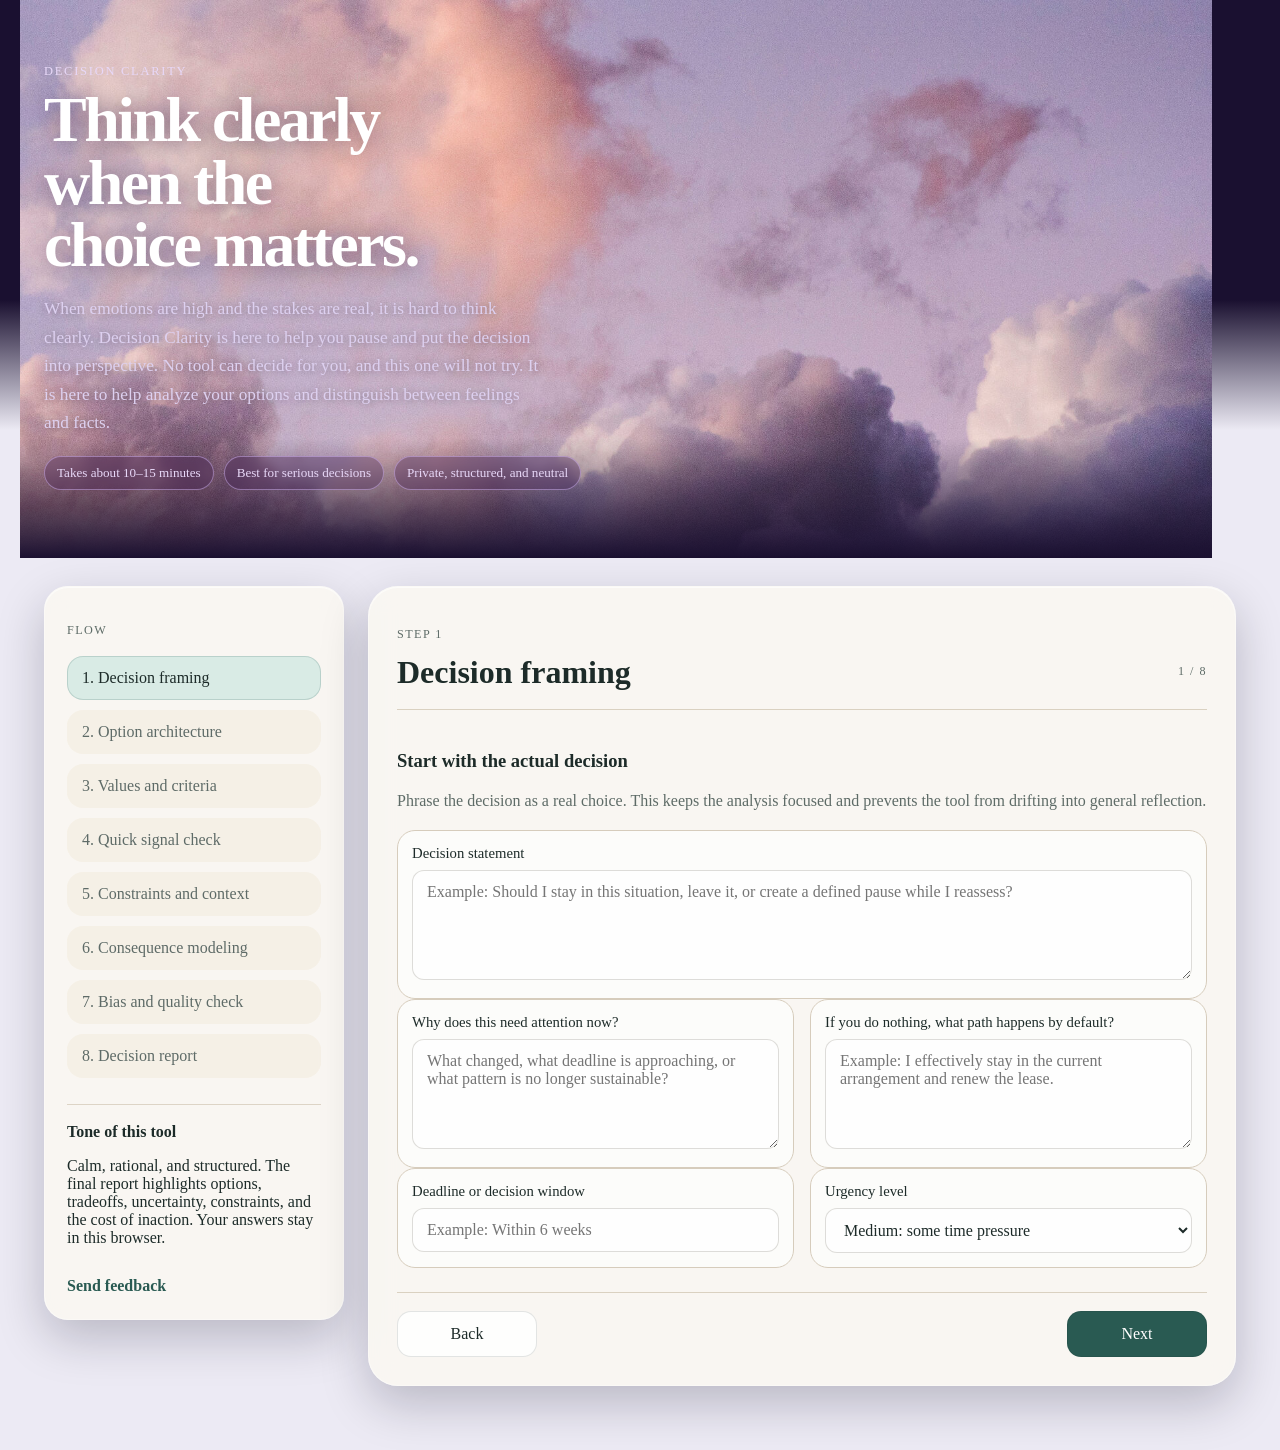
==== commit 5d616392: "Add files via upload" ====
--- a/index.html
+++ b/index.html
@@ -10,20 +10,22 @@
   <body>
     <div class="page-shell">
       <header class="hero">
-        <p class="eyebrow">Decision Clarity</p>
-        <h1>Think clearly when the choice matters.</h1>
-        <p class="hero-copy">
-          When emotions are high and the stakes are real, it is hard to think
-          clearly. Decision Clarity is here to help you pause and put the
-          decision into perspective. No tool can decide for you, and this one
-          will not try. It is here to help analyze your options and distinguish
-          between feelings and facts.
-        </p>
-        <ul class="hero-fit" aria-label="Best fit">
-          <li>For emotionally high-stakes choices</li>
-          <li>Built for rational option analysis</li>
-          <li>Private: answers stay in your browser</li>
-        </ul>
+        <div class="hero-inner">
+          <p class="eyebrow">Decision Clarity</p>
+          <h1>Think clearly when the choice matters.</h1>
+          <p class="hero-copy">
+            When emotions are high and the stakes are real, it is hard to think
+            clearly. Decision Clarity is here to help you pause and put the
+            decision into perspective. No tool can decide for you, and this one
+            will not try. It is here to help analyze your options and distinguish
+            between feelings and facts.
+          </p>
+          <ul class="hero-fit" aria-label="Best fit">
+            <li>Takes about 10–15 minutes</li>
+            <li>Best for serious decisions</li>
+            <li>Private, structured, and neutral</li>
+          </ul>
+        </div>
       </header>
 
       <main class="app-card">
@@ -31,12 +33,13 @@
           <p class="progress-label">Flow</p>
           <ol id="step-list" class="step-list"></ol>
           <div class="panel-note">
-            <p class="note-title">Privacy</p>
+            <p class="note-title">Tone of this tool</p>
             <p>
-              Your answers stay in this browser. We count anonymous visits and
-              progress through steps, but never send what you type or select.
+              Calm, rational, and structured. The final report highlights
+              options, tradeoffs, uncertainty, constraints, and the cost of
+              inaction. Your answers stay in this browser.
             </p>
-            <button id="feedback-button" class="feedback-link" type="button">Leave feedback</button>
+            <button id="feedback-button" class="feedback-link" type="button">Send feedback</button>
           </div>
         </aside>
 
--- a/styles.css
+++ b/styles.css
@@ -21,9 +21,7 @@
   margin: 0;
   font-family: Georgia, "Times New Roman", serif;
   color: var(--ink);
-  background:
-    radial-gradient(circle at top left, rgba(255, 255, 255, 0.8), transparent 32%),
-    linear-gradient(160deg, #ece1cd 0%, #f4efe5 46%, #efe9dd 100%);
+  background: linear-gradient(180deg, #1a1030 0, #1a1030 300px, #eceaf4 430px, #eceaf4 100%);
   min-height: 100vh;
 }
 
@@ -41,8 +39,30 @@
 }
 
 .hero {
+  max-width: 100%;
+  margin: -48px -24px 28px;
+  padding: 64px 24px 52px;
+  background-image:
+    url("clouds.jpg");
+  background-size: cover;
+  background-position: center;
+  position: relative;
+  overflow: hidden;
+}
+
+.hero::after {
+  content: "";
+  position: absolute;
+  inset: auto 0 0;
+  height: 120px;
+  background: linear-gradient(to bottom, transparent, #1a1030);
+  pointer-events: none;
+}
+
+.hero-inner {
   max-width: 760px;
-  margin-bottom: 28px;
+  position: relative;
+  z-index: 1;
 }
 
 .eyebrow {
@@ -50,7 +70,7 @@
   text-transform: uppercase;
   letter-spacing: 0.14em;
   font-size: 0.78rem;
-  color: var(--muted);
+  color: #e8d8f8;
 }
 
 .hero h1 {
@@ -59,14 +79,17 @@
   line-height: 0.98;
   letter-spacing: -0.04em;
   max-width: 12ch;
+  color: #fff;
+  text-shadow: 0 2px 24px rgba(30, 10, 50, 0.5);
 }
 
 .hero-copy {
   margin: 18px 0 0;
   max-width: 58ch;
-  color: var(--muted);
+  color: #ddd0f0;
   font-size: 1.08rem;
   line-height: 1.65;
+  text-shadow: 0 1px 8px rgba(30, 10, 50, 0.4);
 }
 
 .hero-fit {
@@ -79,12 +102,13 @@
 }
 
 .hero-fit li {
-  border: 1px solid rgba(41, 90, 82, 0.18);
+  border: 1px solid rgba(220, 190, 255, 0.45);
   border-radius: 999px;
   padding: 8px 12px;
-  background: rgba(255, 255, 255, 0.58);
-  color: var(--ink);
-  font-size: 0.94rem;
+  background: rgba(60, 20, 80, 0.3);
+  backdrop-filter: blur(4px);
+  color: #e8d8f8;
+  font-size: 0.82rem;
 }
 
 .app-card {
@@ -97,9 +121,9 @@
 .progress-panel,
 .content-panel {
   background: rgba(251, 248, 242, 0.86);
-  border: 1px solid rgba(214, 204, 188, 0.72);
-  box-shadow: var(--shadow);
-  backdrop-filter: blur(8px);
+  border: 1px solid rgba(255, 255, 255, 0.35);
+  box-shadow: 0 18px 48px rgba(10, 10, 30, 0.22), inset 0 1px 0 rgba(255, 255, 255, 0.6);
+  backdrop-filter: blur(12px);
 }
 
 .progress-panel {
@@ -621,6 +645,12 @@
     padding: 28px 16px 36px;
   }
 
+  .hero {
+    margin: -28px -16px 28px;
+    padding: 46px 16px 42px;
+    background-position: 42% center;
+  }
+
   .content-panel,
   .progress-panel {
     padding: 20px;
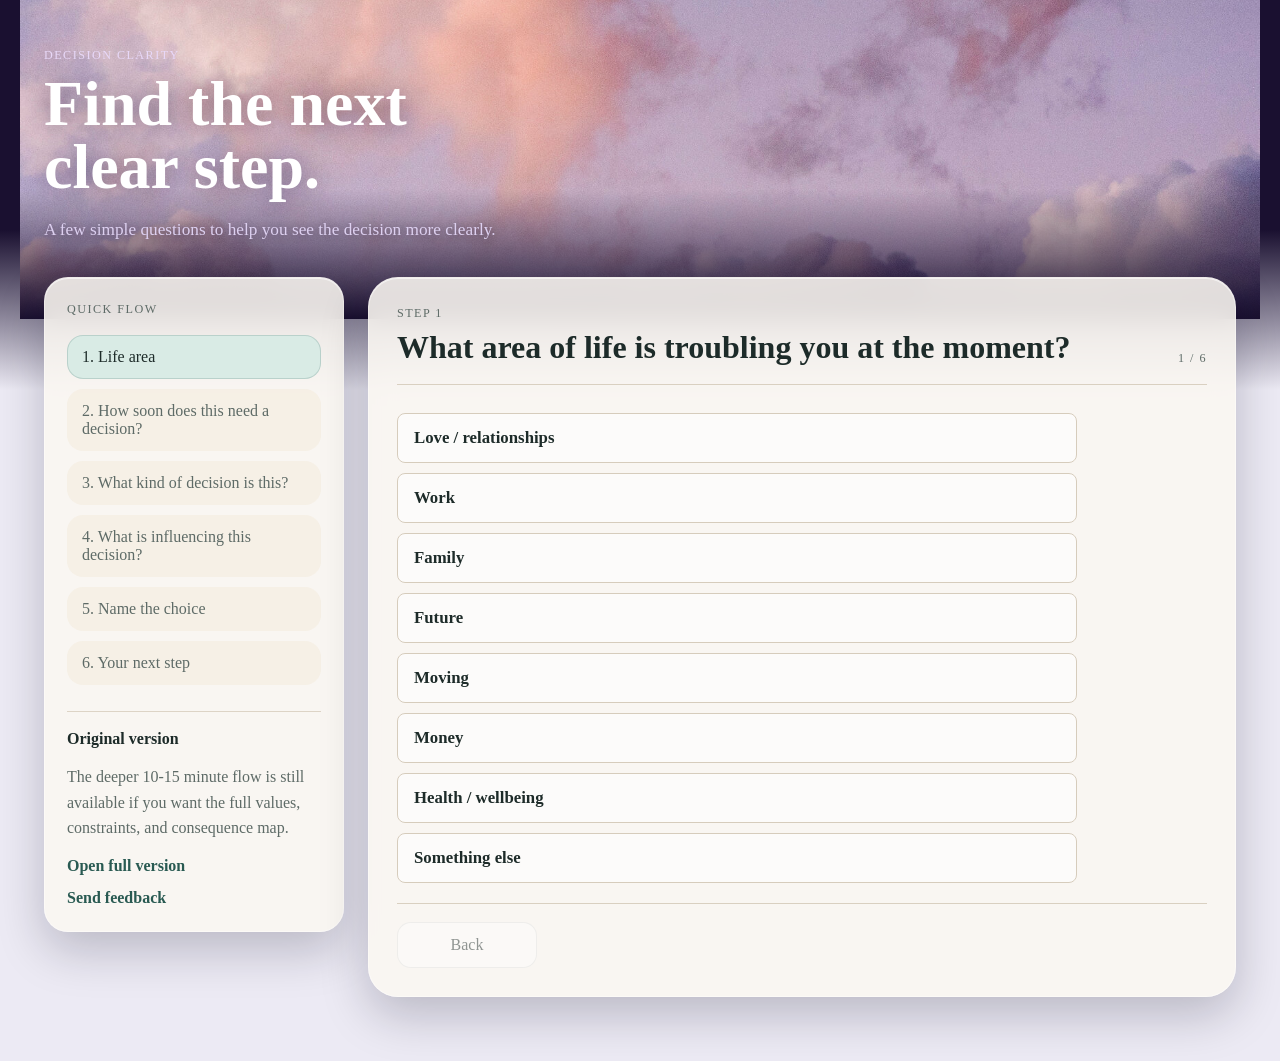
==== commit 0210b879: "Publish simplified decision tool" ====
--- a/index.html
+++ b/index.html
@@ -3,42 +3,35 @@
   <head>
     <meta charset="UTF-8" />
     <meta name="viewport" content="width=device-width, initial-scale=1.0" />
-    <title>Decision Clarity</title>
+    <title>Decision Clarity | Quick Decision Tool</title>
+    <meta
+      name="description"
+      content="A private, quick decision tool for urgent choices. Answer simple prompts and leave with a practical next step."
+    />
     <meta name="feedback-email" content="decisionclarityapp@gmail.com" />
-    <link rel="stylesheet" href="styles.css" />
+    <link rel="stylesheet" href="urgent.css" />
   </head>
   <body>
     <div class="page-shell">
       <header class="hero">
         <div class="hero-inner">
           <p class="eyebrow">Decision Clarity</p>
-          <h1>Think clearly when the choice matters.</h1>
-          <p class="hero-copy">
-            When emotions are high and the stakes are real, it is hard to think
-            clearly. Decision Clarity is here to help you pause and put the
-            decision into perspective. No tool can decide for you, and this one
-            will not try. It is here to help analyze your options and distinguish
-            between feelings and facts.
-          </p>
-          <ul class="hero-fit" aria-label="Best fit">
-            <li>Takes about 10–15 minutes</li>
-            <li>Best for serious decisions</li>
-            <li>Private, structured, and neutral</li>
-          </ul>
+          <h1>Find the next clear step.</h1>
+          <p class="hero-copy">A few simple questions to help you see the decision more clearly.</p>
         </div>
       </header>
 
-      <main class="app-card">
+      <main class="app-card" aria-labelledby="step-title">
         <aside class="progress-panel">
-          <p class="progress-label">Flow</p>
+          <p class="progress-label">Quick flow</p>
           <ol id="step-list" class="step-list"></ol>
           <div class="panel-note">
-            <p class="note-title">Tone of this tool</p>
+            <p class="note-title">Original version</p>
             <p>
-              Calm, rational, and structured. The final report highlights
-              options, tradeoffs, uncertainty, constraints, and the cost of
-              inaction. Your answers stay in this browser.
+              The deeper 10-15 minute flow is still available if you want the full
+              values, constraints, and consequence map.
             </p>
+            <a class="text-link" href="full-version/">Open full version</a>
             <button id="feedback-button" class="feedback-link" type="button">Send feedback</button>
           </div>
         </aside>
@@ -47,20 +40,16 @@
           <div class="top-bar">
             <div>
               <p class="step-kicker" id="step-kicker">Step 1</p>
-              <h2 id="step-title">Decision framing</h2>
+              <h2 id="step-title">What area of life is troubling you at the moment?</h2>
             </div>
-            <p class="step-count" id="step-count">1 / 8</p>
+            <p class="step-count" id="step-count">1 / 6</p>
           </div>
 
           <div id="step-content" class="step-content"></div>
 
           <div class="actions">
-            <button id="back-button" class="secondary-button" type="button">
-              Back
-            </button>
-            <button id="next-button" class="primary-button" type="button">
-              Next
-            </button>
+            <button id="back-button" class="secondary-button" type="button">Back</button>
+            <button id="next-button" class="primary-button" type="button">Next</button>
           </div>
         </section>
       </main>
@@ -93,6 +82,6 @@
       async
       src="https://gc.zgo.at/count.js"
     ></script>
-    <script src="app.js"></script>
+    <script src="urgent.js"></script>
   </body>
 </html>
--- a/urgent.css
+++ b/urgent.css
@@ -0,0 +1,617 @@
+:root {
+  --bg: #eceaf4;
+  --panel: #fbf8f2;
+  --ink: #1d2b29;
+  --muted: #5e6b67;
+  --accent: #295a52;
+  --accent-strong: #1f403b;
+  --accent-soft: #d9ebe5;
+  --border: #d6ccbc;
+  --danger: #8c4b3f;
+  --warning: #9a6a1c;
+}
+
+* {
+  box-sizing: border-box;
+}
+
+body {
+  min-height: 100vh;
+  margin: 0;
+  font-family: Georgia, "Times New Roman", serif;
+  color: var(--ink);
+  background: linear-gradient(180deg, #1a1030 0, #1a1030 230px, var(--bg) 390px, var(--bg) 100%);
+}
+
+button,
+input,
+textarea {
+  font: inherit;
+}
+
+.page-shell {
+  width: min(1240px, 100%);
+  margin: 0 auto;
+  padding: 36px 24px 64px;
+}
+
+.hero {
+  margin: -36px -24px 24px;
+  padding: 48px 24px 74px;
+  background-image: url("clouds.jpg");
+  background-size: cover;
+  background-position: center;
+  position: relative;
+  overflow: hidden;
+}
+
+.hero::after {
+  content: "";
+  position: absolute;
+  inset: auto 0 0;
+  height: 130px;
+  background: linear-gradient(to bottom, transparent, #1a1030);
+}
+
+.hero-inner {
+  max-width: 760px;
+  position: relative;
+  z-index: 1;
+}
+
+.eyebrow,
+.progress-label,
+.step-kicker,
+.step-count,
+.section-kicker {
+  margin: 0;
+  text-transform: uppercase;
+  letter-spacing: 0.12em;
+  font-size: 0.76rem;
+}
+
+.eyebrow {
+  margin-bottom: 10px;
+  color: #e8d8f8;
+}
+
+.hero h1 {
+  max-width: 12ch;
+  margin: 0;
+  color: #fff;
+  font-size: clamp(2.4rem, 5vw, 4.2rem);
+  line-height: 0.98;
+  text-shadow: 0 2px 24px rgba(30, 10, 50, 0.5);
+}
+
+.hero-copy {
+  max-width: 58ch;
+  margin: 18px 0 0;
+  color: #ddd0f0;
+  font-size: 1.08rem;
+  line-height: 1.65;
+  text-shadow: 0 1px 8px rgba(30, 10, 50, 0.4);
+}
+
+.app-card {
+  display: grid;
+  grid-template-columns: 300px minmax(0, 1fr);
+  gap: 24px;
+  align-items: start;
+  margin-top: -66px;
+  position: relative;
+  z-index: 2;
+}
+
+.progress-panel,
+.content-panel {
+  background: rgba(251, 248, 242, 0.88);
+  border: 1px solid rgba(255, 255, 255, 0.35);
+  box-shadow: 0 18px 48px rgba(10, 10, 30, 0.22), inset 0 1px 0 rgba(255, 255, 255, 0.6);
+  backdrop-filter: blur(12px);
+}
+
+.progress-panel {
+  position: sticky;
+  top: 24px;
+  border-radius: 24px;
+  padding: 24px 22px;
+}
+
+.progress-label,
+.step-kicker,
+.step-count {
+  color: var(--muted);
+}
+
+.step-list {
+  display: grid;
+  gap: 10px;
+  margin: 18px 0 26px;
+  padding: 0;
+  list-style: none;
+}
+
+.step-list li {
+  border: 1px solid transparent;
+  border-radius: 16px;
+  padding: 12px 14px;
+  background: rgba(240, 230, 213, 0.42);
+  color: var(--muted);
+  cursor: pointer;
+  transition: background 120ms ease, border-color 120ms ease, transform 120ms ease;
+}
+
+.step-list li:hover {
+  transform: translateY(-1px);
+  border-color: rgba(41, 90, 82, 0.16);
+}
+
+.step-list li.active {
+  border-color: rgba(41, 90, 82, 0.18);
+  background: var(--accent-soft);
+  color: var(--ink);
+}
+
+.step-list li.completed {
+  color: var(--ink);
+}
+
+.panel-note {
+  padding-top: 18px;
+  border-top: 1px solid rgba(214, 204, 188, 0.8);
+}
+
+.note-title {
+  margin: 0 0 8px;
+  font-weight: bold;
+}
+
+.panel-note p:last-of-type,
+.field-note,
+.helper,
+.result-card p,
+.empty-note {
+  color: var(--muted);
+  line-height: 1.6;
+}
+
+.text-link,
+.feedback-link {
+  display: block;
+  margin-top: 14px;
+  padding: 0;
+  border: 0;
+  background: transparent;
+  color: var(--accent);
+  font-weight: bold;
+  text-align: left;
+  text-decoration: none;
+  cursor: pointer;
+}
+
+.text-link:hover,
+.feedback-link:hover {
+  text-decoration: underline;
+}
+
+.content-panel {
+  min-height: 560px;
+  border-radius: 30px;
+  padding: 28px;
+}
+
+.top-bar {
+  display: flex;
+  justify-content: space-between;
+  gap: 16px;
+  align-items: end;
+  border-bottom: 1px solid rgba(214, 204, 188, 0.9);
+  padding-bottom: 18px;
+}
+
+.top-bar h2 {
+  margin: 8px 0 0;
+  font-size: 2rem;
+}
+
+.step-content {
+  padding: 28px 0 20px;
+}
+
+.lead {
+  max-width: 62ch;
+  margin: 0 0 20px;
+  color: var(--muted);
+  font-size: 1.08rem;
+  line-height: 1.65;
+}
+
+.choice-grid {
+  display: grid;
+  grid-template-columns: repeat(auto-fit, minmax(210px, 1fr));
+  gap: 14px;
+}
+
+.choice-list {
+  display: grid;
+  max-width: 680px;
+  gap: 10px;
+}
+
+.choice-list .choice-card {
+  width: 100%;
+  min-height: auto;
+  padding: 14px 16px;
+}
+
+.choice-list .choice-card strong {
+  margin-bottom: 0;
+}
+
+.choice-list .choice-card span {
+  display: block;
+  margin-top: 5px;
+}
+
+.choice-card,
+.answer-button,
+.result-card,
+.field {
+  border: 1px solid var(--border);
+  border-radius: 8px;
+  background: rgba(255, 255, 255, 0.58);
+}
+
+.choice-card,
+.answer-button {
+  min-height: 92px;
+  padding: 16px;
+  color: var(--ink);
+  text-align: left;
+  cursor: pointer;
+}
+
+.choice-card:hover,
+.answer-button:hover {
+  border-color: rgba(41, 90, 82, 0.42);
+  background: rgba(217, 235, 229, 0.45);
+}
+
+.choice-card.selected,
+.answer-button.selected {
+  border-color: rgba(41, 90, 82, 0.55);
+  background: var(--accent-soft);
+}
+
+.choice-card strong,
+.answer-button strong {
+  display: block;
+  margin-bottom: 7px;
+  font-size: 1.05rem;
+}
+
+.choice-card span,
+.answer-button span {
+  color: var(--muted);
+  line-height: 1.45;
+}
+
+.pressure-wrap {
+  max-width: 900px;
+}
+
+.prompt-progress {
+  display: flex;
+  justify-content: space-between;
+  gap: 16px;
+  margin-bottom: 18px;
+  color: var(--muted);
+}
+
+.statement-card {
+  border: 1px solid var(--border);
+  border-radius: 8px;
+  padding: 26px;
+  background: rgba(255, 255, 255, 0.62);
+}
+
+.statement-card h3 {
+  margin: 0;
+  font-size: clamp(1.55rem, 3vw, 2.35rem);
+  line-height: 1.14;
+}
+
+.pressure-list {
+  display: grid;
+  gap: 10px;
+}
+
+.pressure-row {
+  display: grid;
+  grid-template-columns: minmax(0, 1fr) minmax(270px, 0.72fr);
+  gap: 18px;
+  align-items: center;
+  padding: 14px 16px;
+  border: 1px solid var(--border);
+  border-radius: 8px;
+  background: rgba(255, 255, 255, 0.56);
+}
+
+.pressure-row h3 {
+  margin: 0;
+  color: var(--ink);
+  font-size: 1.05rem;
+  line-height: 1.4;
+  font-weight: normal;
+}
+
+.statement-number {
+  color: var(--muted);
+  font-weight: bold;
+}
+
+.answer-row {
+  display: grid;
+  grid-template-columns: repeat(3, minmax(0, 1fr));
+  gap: 12px;
+  margin-top: 0;
+}
+
+.answer-button {
+  min-height: 50px;
+  padding: 10px 12px;
+}
+
+.pressure-row .answer-button strong {
+  margin: 0;
+  font-size: 0.95rem;
+  text-align: center;
+}
+
+.field {
+  padding: 16px;
+}
+
+.field label {
+  display: block;
+  margin-bottom: 8px;
+  font-weight: bold;
+}
+
+.field textarea {
+  width: 100%;
+  min-height: 128px;
+  resize: vertical;
+  border: 1px solid rgba(122, 116, 104, 0.25);
+  border-radius: 12px;
+  padding: 12px 14px;
+  background: rgba(255, 255, 255, 0.9);
+  color: var(--ink);
+}
+
+.summary-strip {
+  display: flex;
+  flex-wrap: wrap;
+  gap: 10px;
+  margin: 0 0 22px;
+  padding: 0;
+  list-style: none;
+}
+
+.summary-strip li {
+  border: 1px solid rgba(41, 90, 82, 0.18);
+  border-radius: 999px;
+  padding: 8px 12px;
+  background: rgba(41, 90, 82, 0.07);
+  color: var(--ink);
+  font-size: 0.95rem;
+}
+
+.result-grid {
+  display: grid;
+  grid-template-columns: repeat(2, minmax(0, 1fr));
+  gap: 14px;
+}
+
+.result-card {
+  padding: 18px;
+}
+
+.result-card.featured {
+  grid-column: 1 / -1;
+  border-color: rgba(41, 90, 82, 0.34);
+  background: rgba(217, 235, 229, 0.45);
+}
+
+.result-card.warning {
+  border-color: rgba(154, 106, 28, 0.32);
+  background: rgba(154, 106, 28, 0.08);
+}
+
+.result-card h3 {
+  margin: 0 0 8px;
+  font-size: 1.24rem;
+}
+
+.result-card p {
+  margin: 0;
+}
+
+.extended-tool {
+  display: flex;
+  justify-content: flex-start;
+  margin-top: 20px;
+}
+
+.extended-tool-link {
+  display: inline-flex;
+  align-items: center;
+  justify-content: center;
+  text-decoration: none;
+}
+
+.plain-list {
+  margin: 12px 0 0;
+  padding-left: 18px;
+  color: var(--muted);
+  line-height: 1.6;
+}
+
+.plain-list li + li {
+  margin-top: 8px;
+}
+
+.actions {
+  display: flex;
+  justify-content: space-between;
+  gap: 12px;
+  padding-top: 18px;
+  border-top: 1px solid rgba(214, 204, 188, 0.9);
+}
+
+.primary-button,
+.secondary-button {
+  min-width: 140px;
+  border: 1px solid rgba(29, 43, 41, 0.12);
+  border-radius: 14px;
+  padding: 13px 18px;
+  cursor: pointer;
+}
+
+.primary-button {
+  background: var(--accent);
+  color: #fff;
+}
+
+.primary-button:hover {
+  background: var(--accent-strong);
+}
+
+.secondary-button {
+  background: rgba(255, 255, 255, 0.8);
+  color: var(--ink);
+}
+
+.primary-button:disabled,
+.secondary-button:disabled {
+  opacity: 0.48;
+  cursor: not-allowed;
+}
+
+.feedback-dialog {
+  width: min(600px, calc(100% - 32px));
+  padding: 0;
+  border: 1px solid var(--border);
+  border-radius: 24px;
+  color: var(--ink);
+  background: var(--panel);
+  box-shadow: 0 24px 70px rgba(29, 43, 41, 0.24);
+}
+
+.feedback-dialog::backdrop {
+  background: rgba(29, 43, 41, 0.45);
+  backdrop-filter: blur(3px);
+}
+
+.feedback-dialog form {
+  padding: 26px;
+}
+
+.feedback-dialog h2 {
+  margin: 6px 0 0;
+}
+
+.feedback-dialog label {
+  display: block;
+  margin: 22px 0 8px;
+  font-weight: bold;
+}
+
+.feedback-dialog textarea {
+  width: 100%;
+  resize: vertical;
+}
+
+.dialog-heading {
+  display: flex;
+  justify-content: space-between;
+  gap: 18px;
+}
+
+.icon-button {
+  border: 0;
+  background: transparent;
+  color: var(--muted);
+  font-size: 2rem;
+  cursor: pointer;
+}
+
+.dialog-actions {
+  margin-top: 20px;
+}
+
+.feedback-error {
+  color: var(--danger);
+}
+
+@media (max-width: 980px) {
+  .app-card {
+    grid-template-columns: 1fr;
+  }
+
+  .progress-panel {
+    position: static;
+  }
+}
+
+@media (max-width: 720px) {
+  .page-shell {
+    padding: 28px 16px 36px;
+  }
+
+  .hero {
+    margin: -28px -16px 24px;
+    padding: 42px 16px 76px;
+    background-position: 42% center;
+  }
+
+  .app-card {
+    margin-top: -62px;
+  }
+
+  .content-panel,
+  .progress-panel {
+    padding: 20px;
+    border-radius: 22px;
+  }
+
+  .top-bar {
+    flex-direction: column;
+    align-items: start;
+  }
+
+  .choice-grid,
+  .answer-row,
+  .result-grid {
+    grid-template-columns: 1fr;
+  }
+
+  .pressure-row {
+    grid-template-columns: 1fr;
+    gap: 10px;
+  }
+
+  .pressure-row .answer-row {
+    grid-template-columns: repeat(3, minmax(0, 1fr));
+  }
+
+  .actions {
+    flex-direction: column-reverse;
+  }
+
+  .primary-button,
+  .secondary-button {
+    width: 100%;
+  }
+}
